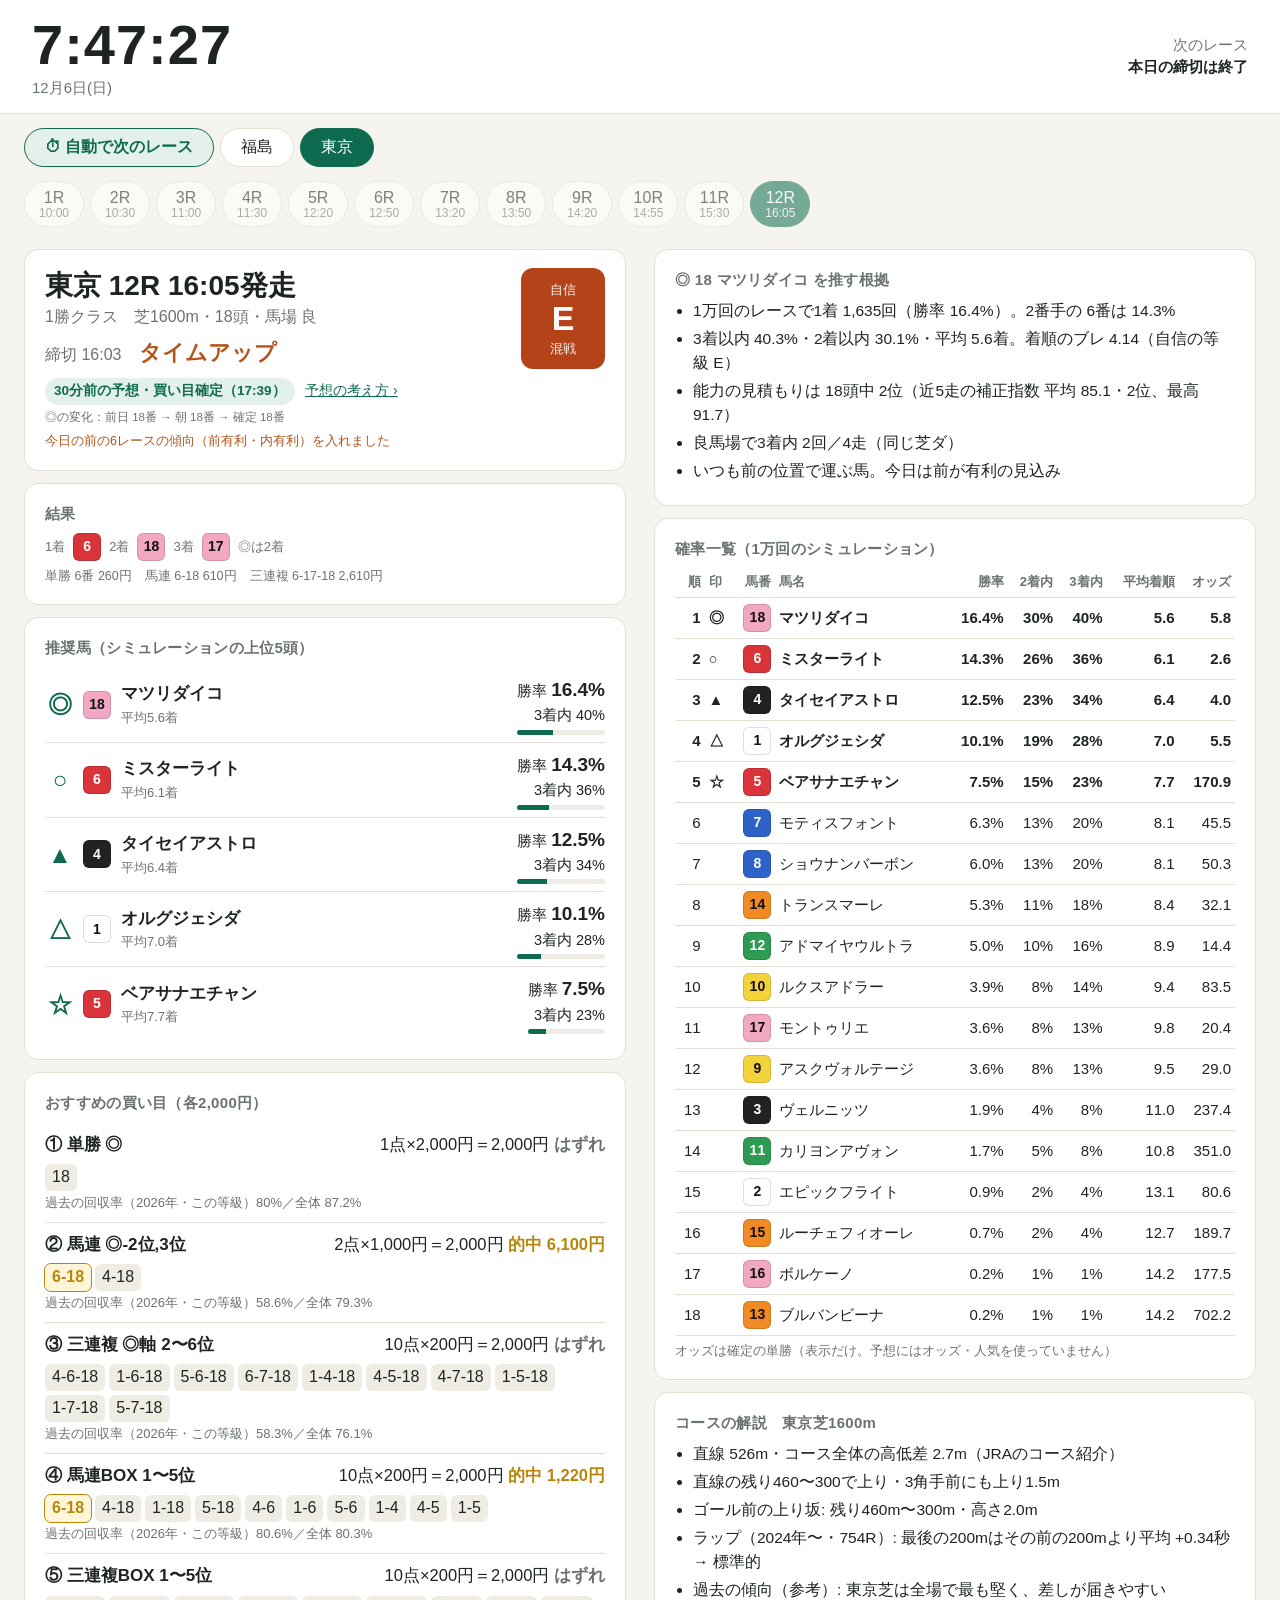
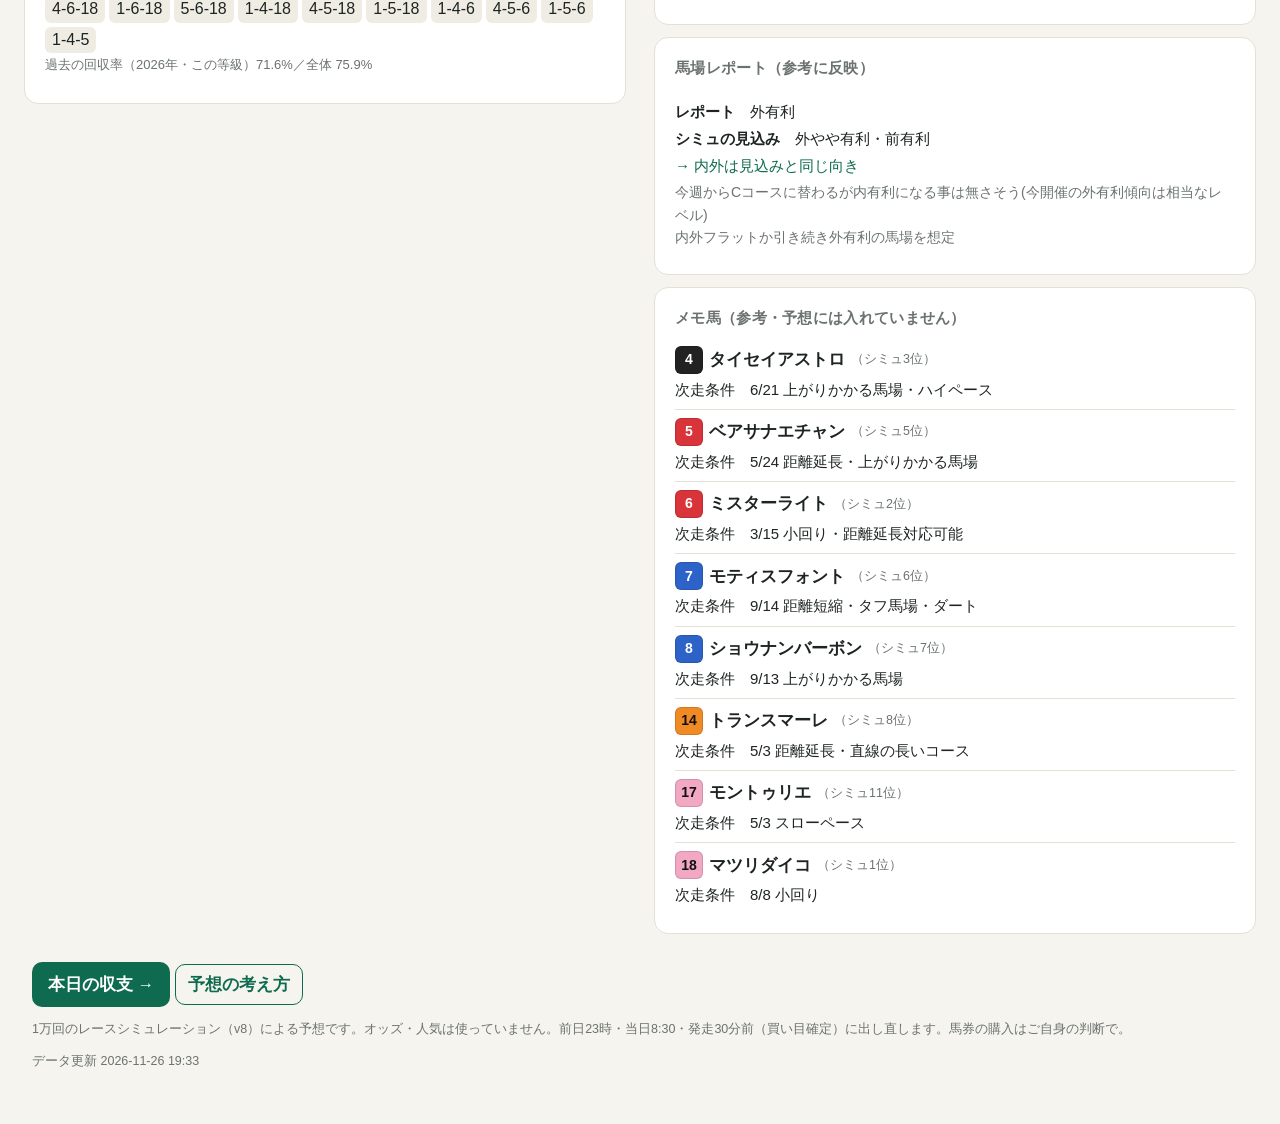
==== index.html @ 3b36f3f0 "20261123 2026-11-26 19:33" ====
<!doctype html>
<html lang="ja">
<head>
<meta charset="utf-8">
<meta name="viewport" content="width=device-width,initial-scale=1,viewport-fit=cover">
<meta name="robots" content="noindex,nofollow">
<title>シミュ予想</title>
<link rel="stylesheet" href="style.css?v=1126m">
</head>
<body>
<header class="top">
  <div class="now"><div class="clock" id="clock">--:--:--</div><div class="date" id="today"></div></div>
  <div class="next" id="next"><span class="lab">次のレース</span><b>—</b></div>
</header>
<nav class="venues" id="venues"></nav>
<nav class="rnums" id="rnums"></nav>
<main id="main"><p class="muted pad">読み込み中…</p></main>
<footer class="foot">
  <a href="shushi.html" class="btn">本日の収支 →</a> <a href="howto.html" class="btn ghost">予想の考え方</a>
  <p class="muted">1万回のレースシミュレーション（v8）による予想です。オッズ・人気は使っていません。前日23時・当日8:30・発走30分前（買い目確定）に出し直します。馬券の購入はご自身の判断で。</p>
  <p class="muted" id="upd"></p>
</footer>
<script src="app.js?v=1126m"></script>
<script>App.page();</script>
</body>
</html>
---- style.css ----
:root{
  --bg:#f6f4ef; --card:#ffffff; --ink:#1d2421; --muted:#6b736f; --line:#e4e0d6;
  --accent:#0f6b4f; --accent-soft:#e3f1ea; --warn:#b4541a; --warn-soft:#fbeee4; --hit:#b8860b; --hit-soft:#fff6d8;
  --bar:#0f6b4f; --bar2:#9ccab5; --chip:#efece4;
  --gA:#0f6b4f; --gB:#3d8b5f; --gC:#8a8f3c; --gD:#c07a2c; --gE:#b4431a;
}
@media (prefers-color-scheme: dark){
  :root:not([data-theme="light"]){
    --bg:#121614; --card:#1b201e; --ink:#e8ece9; --muted:#9aa39e; --line:#2c3330;
    --accent:#5fc59a; --accent-soft:#1f3a2f; --warn:#f0a06a; --warn-soft:#3a2a1f; --hit:#f2c14e; --hit-soft:#3a321b;
    --bar:#5fc59a; --bar2:#2f5c48; --chip:#252b28;
  }
}
:root[data-theme="dark"]{
  --bg:#121614; --card:#1b201e; --ink:#e8ece9; --muted:#9aa39e; --line:#2c3330;
  --accent:#5fc59a; --accent-soft:#1f3a2f; --warn:#f0a06a; --warn-soft:#3a2a1f; --hit:#f2c14e; --hit-soft:#3a321b;
  --bar:#5fc59a; --bar2:#2f5c48; --chip:#252b28;
}
*{box-sizing:border-box}
html,body{margin:0;background:var(--bg);color:var(--ink);font-family:-apple-system,BlinkMacSystemFont,"Hiragino Sans","Yu Gothic UI","Meiryo",sans-serif;font-size:15px;line-height:1.55}
a{color:var(--accent)}
.pad{padding:12px 16px}
.muted{color:var(--muted);font-size:12.5px}
.row{display:flex;gap:10px;align-items:center;flex-wrap:wrap}
.top{position:sticky;top:0;z-index:5;display:flex;justify-content:space-between;align-items:center;gap:12px;padding:10px 16px;background:var(--card);border-bottom:1px solid var(--line)}
.clock{font-size:24px;font-weight:700;font-variant-numeric:tabular-nums;letter-spacing:.5px}
.date{font-size:12px;color:var(--muted)}
.next{text-align:right;font-size:13px}
.next .lab{display:block;font-size:11px;color:var(--muted)}
.next b{font-size:15px}
.next .cd{display:block;color:var(--accent);font-weight:700;font-variant-numeric:tabular-nums}
.venues,.rnums{display:flex;gap:6px;overflow-x:auto;padding:10px 16px 0;scrollbar-width:none}
.venues::-webkit-scrollbar,.rnums::-webkit-scrollbar{display:none}
.venues button,.rnums button{flex:0 0 auto;border:1px solid var(--line);background:var(--card);color:var(--ink);border-radius:999px;padding:6px 14px;font-size:14px;cursor:pointer}
.rnums button{padding:5px 10px;min-width:44px;font-variant-numeric:tabular-nums}
.rnums button small{display:block;font-size:10px;color:var(--muted);line-height:1}
.venues button.on,.rnums button.on{background:var(--accent);border-color:var(--accent);color:#fff}
.rnums button.on small{color:#e7f5ee}
.rnums button.done{opacity:.55}
main{max-width:760px;margin:0 auto;padding:6px 0 10px;min-width:0}
body{overflow-x:hidden}
.card{min-width:0;overflow:hidden}
.card{background:var(--card);border:1px solid var(--line);border-radius:14px;margin:12px 12px;padding:14px 14px}
.card h2{font-size:13px;color:var(--muted);margin:0 0 8px;font-weight:600;letter-spacing:.3px}
.race-h{display:flex;justify-content:space-between;gap:10px;align-items:flex-start}
.race-h .rt{font-size:21px;font-weight:800;line-height:1.25}
.race-h .rs{font-size:13.5px;color:var(--muted);margin-top:2px}
.grade{flex:0 0 auto;text-align:center;border-radius:12px;padding:6px 10px;color:#fff;min-width:64px}
.grade b{display:block;font-size:26px;line-height:1}
.grade span{font-size:10.5px;opacity:.95}
.gA{background:var(--gA)}.gB{background:var(--gB)}.gC{background:var(--gC)}.gD{background:var(--gD)}.gE{background:var(--gE)}
.stage{display:inline-block;margin-top:8px;font-size:12px;padding:3px 9px;border-radius:999px;background:var(--accent-soft);color:var(--accent);font-weight:600}
.stage.morning{background:var(--warn-soft);color:var(--warn)}
.note{margin-top:6px;font-size:12.5px;color:var(--warn)}
.pick{display:grid;grid-template-columns:30px 30px minmax(0,1fr) auto;gap:8px;align-items:center;padding:7px 0;border-top:1px solid var(--line)}
.pick:first-of-type{border-top:0}
.mk{font-size:20px;font-weight:800;text-align:center;color:var(--accent)}
.wk{display:inline-flex;align-items:center;justify-content:center;width:28px;height:28px;border-radius:6px;font-weight:800;font-size:14px;border:1px solid #0002}
.w1{background:#fff;color:#111}.w2{background:#222;color:#fff}.w3{background:#d8343a;color:#fff}.w4{background:#2d63c8;color:#fff}
.w5{background:#f3d23a;color:#111}.w6{background:#2e9b52;color:#fff}.w7{background:#f08a24;color:#111}.w8{background:#f2a7c3;color:#111}.w0{background:var(--chip);color:var(--ink)}
.nm{font-weight:700;overflow:hidden;text-overflow:ellipsis;white-space:nowrap}
.nm small{display:block;font-weight:400;color:var(--muted);font-size:11.5px}
.pr{text-align:right;font-variant-numeric:tabular-nums;font-size:13px;white-space:nowrap}
.pr b{font-size:16px}
.bar{height:5px;background:var(--chip);border-radius:3px;overflow:hidden;margin-top:3px}
.bar i{display:block;height:100%;background:var(--bar)}
.bet{border-top:1px solid var(--line);padding:9px 0}
.bet:first-of-type{border-top:0}
.bet .bh{display:flex;justify-content:space-between;gap:8px;align-items:baseline}
.bet .bh b{font-size:15px}
.bet .pts{margin-top:4px;font-variant-numeric:tabular-nums;font-size:14px;word-break:break-word}
.bet .pts span{display:inline-block;background:var(--chip);border-radius:6px;padding:1px 7px;margin:2px 4px 2px 0}
.bet .pts span.hit{background:var(--hit-soft);color:var(--hit);font-weight:800;outline:1px solid var(--hit)}
.bet .past{font-size:11.5px;color:var(--muted)}
.bet .ret{font-weight:800}
.bet .ret.win{color:var(--hit)}
.bet .ret.lose{color:var(--muted);font-weight:600}
ul.why{margin:0;padding-left:18px}
ul.why li{margin:4px 0}
ul.why li.w{color:var(--warn)}
table.pt{width:100%;border-collapse:collapse;font-variant-numeric:tabular-nums;font-size:13.5px}
table.pt th{font-size:11.5px;color:var(--muted);font-weight:600;text-align:right;padding:4px 4px;border-bottom:1px solid var(--line)}
table.pt td{padding:6px 4px;border-bottom:1px solid var(--line);text-align:right}
table.pt td.l,table.pt th.l{text-align:left}
table.pt td.nmc{text-align:left;max-width:150px;overflow:hidden;text-overflow:ellipsis;white-space:nowrap}
table.pt tr.top5 td{font-weight:600}
.res{display:flex;gap:8px;align-items:center;flex-wrap:wrap;font-variant-numeric:tabular-nums}
.res .o{font-size:13px;color:var(--muted)}
.course li{margin:4px 0}
.foot{max-width:760px;margin:0 auto;padding:6px 16px 40px}
.btn{display:inline-block;background:var(--accent);color:#fff;text-decoration:none;padding:10px 16px;border-radius:10px;font-weight:700}
.btn.ghost{background:transparent;color:var(--accent);border:1px solid var(--accent);padding:7px 12px}
.sel{font-size:15px;padding:6px 8px;border-radius:8px;border:1px solid var(--line);background:var(--card);color:var(--ink)}
.kpi{display:grid;grid-template-columns:repeat(auto-fit,minmax(140px,1fr));gap:8px}
.kpi div{background:var(--chip);border-radius:10px;padding:8px 10px}
.kpi b{display:block;font-size:20px;font-variant-numeric:tabular-nums}
.kpi span{font-size:12px;color:var(--muted)}
.plus{color:var(--accent)} .minus{color:var(--warn)}
.scroll{overflow-x:auto}
table.pt.h td,table.pt.h th{white-space:nowrap;padding:6px 5px}
table.pt.h td.l,table.pt.h th.l{position:sticky;left:0;background:var(--card);z-index:1;white-space:normal;min-width:92px;line-height:1.3}
table.pt.h td.l small{font-size:10.5px}
.memo{border-top:1px solid var(--line);padding:8px 0}
.memo:first-of-type{border-top:0}
.memo .mh{display:flex;align-items:center;gap:6px;flex-wrap:wrap}
.memo .star{color:var(--hit);font-size:13px}
.memo.pk{background:var(--hit-soft);border-radius:8px;padding:8px;margin:4px 0}
.memo .mt{font-size:13px;margin-top:4px}
.memo .mc{font-size:12.5px;color:var(--muted);margin-top:4px;line-height:1.6}
.daypick{display:inline-flex;align-items:center;gap:6px}.daypick .btn{padding:6px 10px}.daypick b{font-size:15px;min-width:2.2em}
table.pt tr[data-d]{cursor:pointer}
@media (max-width:440px){
  table.pt{font-size:12.5px}
  table.pt td,table.pt th{padding:5px 3px}
  table.pt td.nmc{max-width:78px}
  table.pt .wk{width:24px;height:24px;font-size:12.5px}
}
/* ---- 時計・締切（2026-11-26） ---- */
.clock{font-size:34px;line-height:1.1}
.next{max-width:62%}
.next .lab{font-size:11.5px;line-height:1.35}
.next .cd{font-size:26px;line-height:1.15;margin-top:2px}
.next .cd small{display:block;font-size:11px;font-weight:600;color:var(--muted)}
.next .cd.hot,.rclose.hot b{color:var(--warn)}
.rclose{margin-top:6px;font-size:13.5px;color:var(--muted);font-variant-numeric:tabular-nums}
.rclose b{color:var(--accent);font-size:16px;margin-left:2px}
.rclose.done b{color:var(--warn)}
/* ---- PC（横に広い画面）: 文字を大きく・2列 ---- */
@media (min-width:1000px){
  html,body{font-size:16.5px}
  .top{padding:14px 32px}
  .clock{font-size:56px;letter-spacing:1px}
  .date{font-size:15px}
  .next .lab{font-size:15px}
  .next .cd{font-size:44px}
  .next .cd small{font-size:14px}
  .venues,.rnums{max-width:1280px;margin:0 auto;padding:14px 24px 0}
  .venues button{font-size:16px;padding:8px 20px}
  .rnums button{font-size:16px;padding:7px 14px;min-width:60px}
  .rnums button small{font-size:12px}
  main{max-width:1280px;padding:10px 12px 10px;display:grid;grid-template-columns:minmax(0,1fr) minmax(0,1fr);gap:0 4px;align-items:start}
  main>p{grid-column:1/-1}
  .card{padding:18px 20px}
  .card h2{font-size:15px}
  .race-h .rt{font-size:28px}
  .race-h .rs{font-size:16px}
  .rclose{font-size:16px}.rclose b{font-size:22px}
  .grade{min-width:84px;padding:8px 12px}.grade b{font-size:34px}.grade span{font-size:12.5px}
  .stage{font-size:13.5px}
  .pr b{font-size:19px}.pr{font-size:14.5px}
  .nm{font-size:17px}.nm small{font-size:13px}
  .mk{font-size:24px}
  .bet .bh b{font-size:17px}.bet .pts{font-size:16px}.bet .past{font-size:13px}
  table.pt{font-size:15px}table.pt th{font-size:13px}
  table.pt td.nmc{max-width:200px}
  .memo .mt{font-size:15px}.memo .mc{font-size:14px}
  ul.why{font-size:15.5px}
  .foot{max-width:1280px;padding:6px 32px 40px}
  .kpi b{font-size:26px}
}
@media (min-width:1000px){.shushi main{display:block;max-width:1100px}}
.venues button.auto{border-style:dashed;color:var(--accent);border-color:var(--accent);font-weight:700}
.venues button.auto.on{border-style:solid;background:var(--accent-soft);color:var(--accent)}
.howto-l{font-size:12.5px;margin-left:6px;white-space:nowrap}@media (min-width:1000px){.howto-l{font-size:14px}}
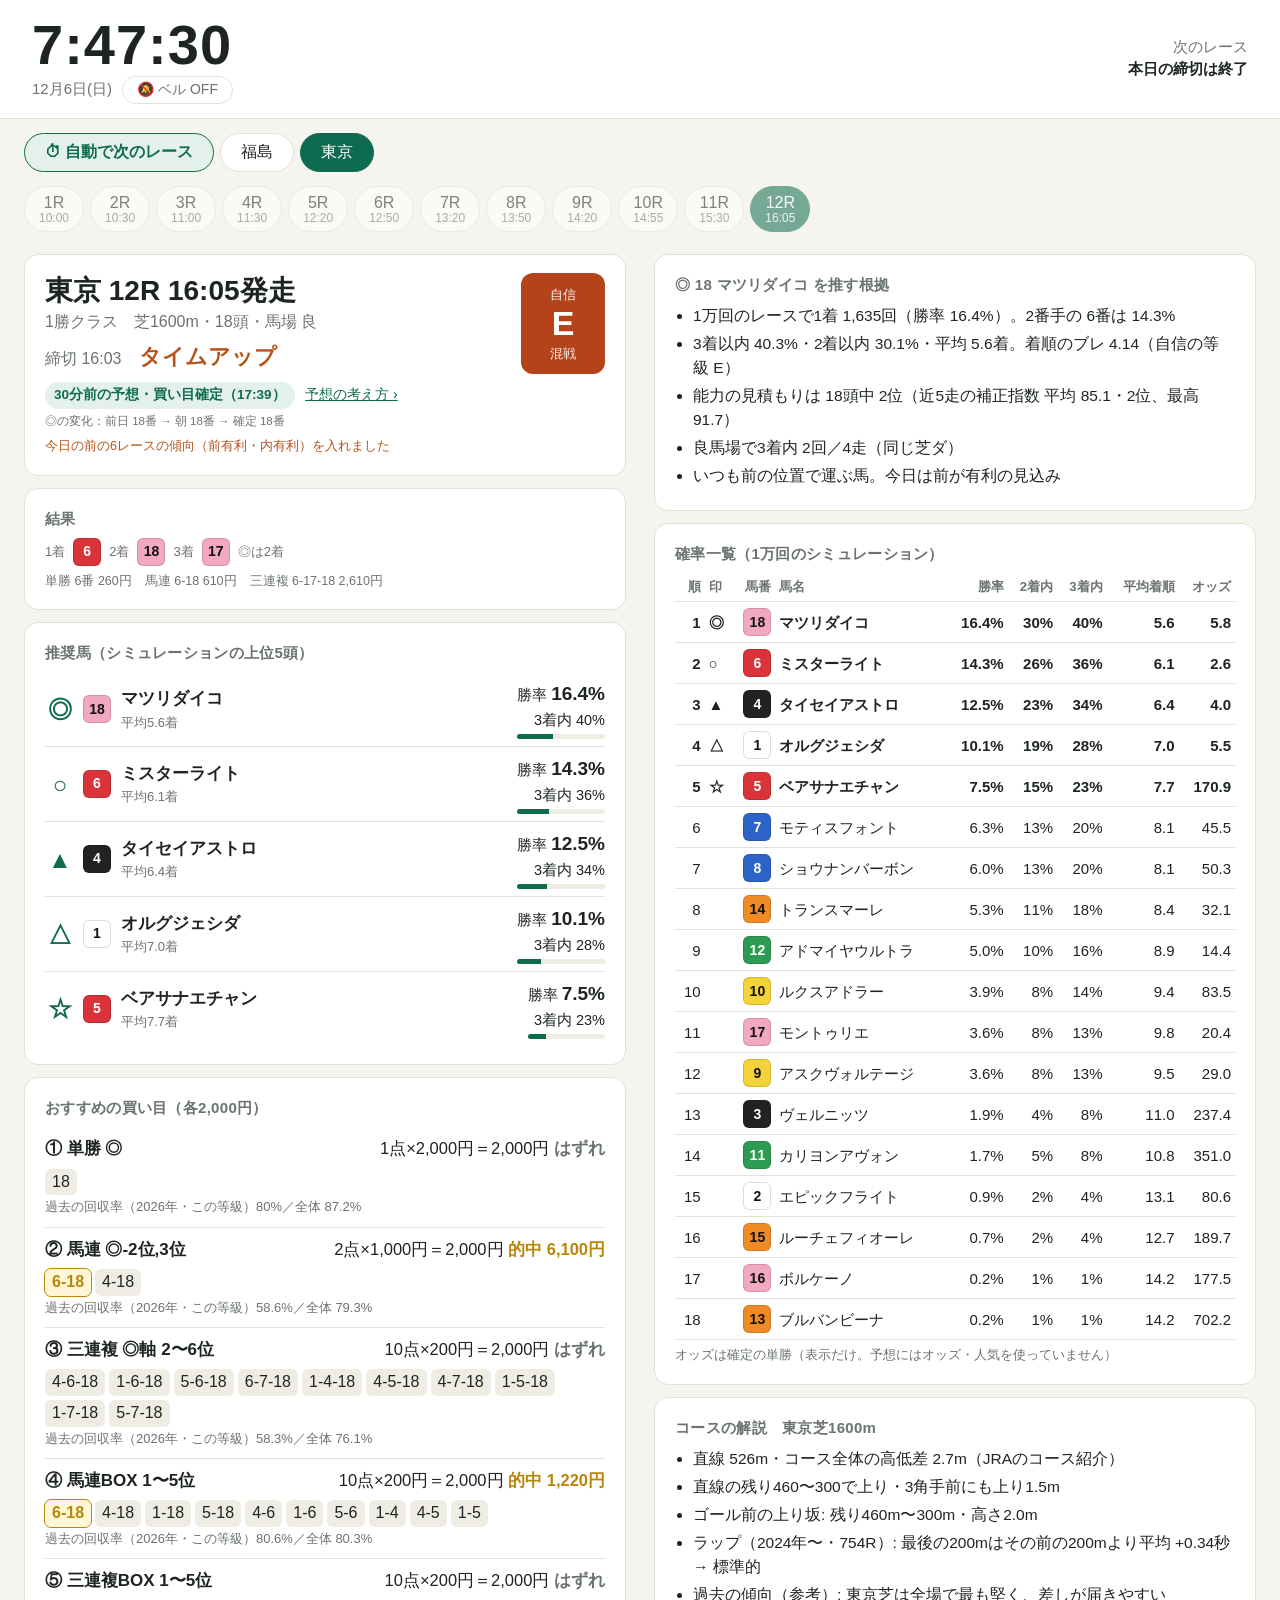
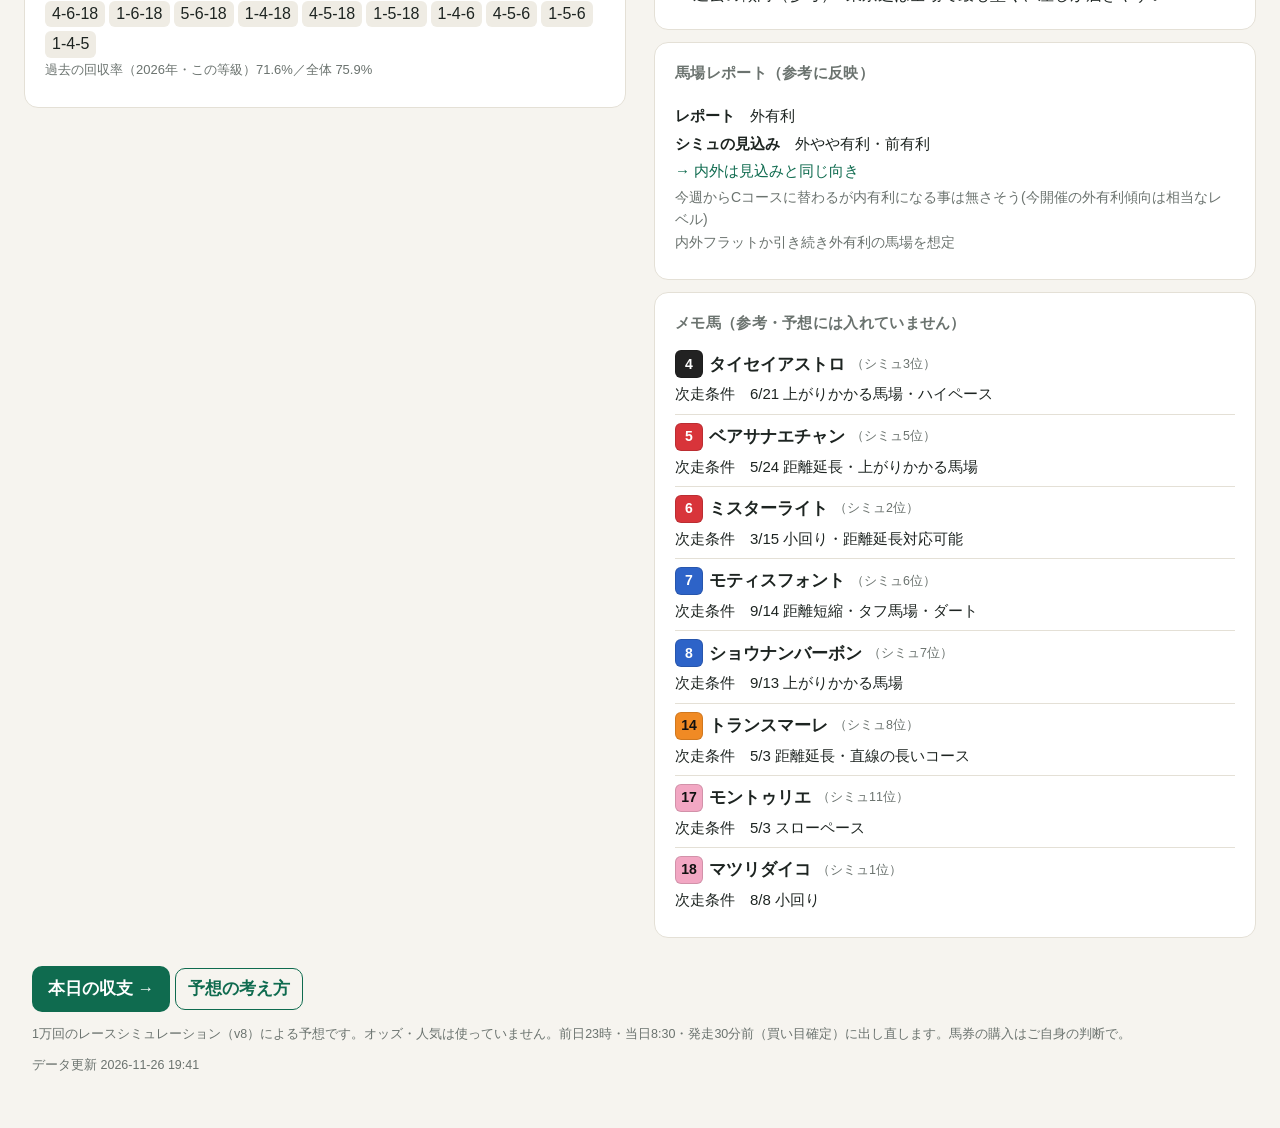
==== commit ccfa1830: "20261123 2026-11-26 19:41" ====
--- a/index.html
+++ b/index.html
@@ -5,11 +5,11 @@
 <meta name="viewport" content="width=device-width,initial-scale=1,viewport-fit=cover">
 <meta name="robots" content="noindex,nofollow">
 <title>シミュ予想</title>
-<link rel="stylesheet" href="style.css?v=1126m">
+<link rel="stylesheet" href="style.css?v=1126n">
 </head>
 <body>
 <header class="top">
-  <div class="now"><div class="clock" id="clock">--:--:--</div><div class="date" id="today"></div></div>
+  <div class="now"><div class="clock" id="clock">--:--:--</div><div class="date"><span id="today"></span> <button id="bell" class="bell" type="button">🔕 ベル OFF</button></div></div>
   <div class="next" id="next"><span class="lab">次のレース</span><b>—</b></div>
 </header>
 <nav class="venues" id="venues"></nav>
@@ -20,7 +20,7 @@
   <p class="muted">1万回のレースシミュレーション（v8）による予想です。オッズ・人気は使っていません。前日23時・当日8:30・発走30分前（買い目確定）に出し直します。馬券の購入はご自身の判断で。</p>
   <p class="muted" id="upd"></p>
 </footer>
-<script src="app.js?v=1126m"></script>
+<script src="app.js?v=1126n"></script>
 <script>App.page();</script>
 </body>
 </html>
--- a/style.css
+++ b/style.css
@@ -162,3 +162,6 @@
 .venues button.auto{border-style:dashed;color:var(--accent);border-color:var(--accent);font-weight:700}
 .venues button.auto.on{border-style:solid;background:var(--accent-soft);color:var(--accent)}
 .howto-l{font-size:12.5px;margin-left:6px;white-space:nowrap}@media (min-width:1000px){.howto-l{font-size:14px}}
+.bell{margin-left:6px;border:1px solid var(--line);background:var(--card);color:var(--muted);border-radius:999px;padding:2px 10px;font-size:12px;cursor:pointer;vertical-align:middle}
+.bell.on{border-color:var(--warn);color:var(--warn);font-weight:700;background:var(--warn-soft)}
+@media (min-width:1000px){.bell{font-size:14px;padding:4px 14px}}
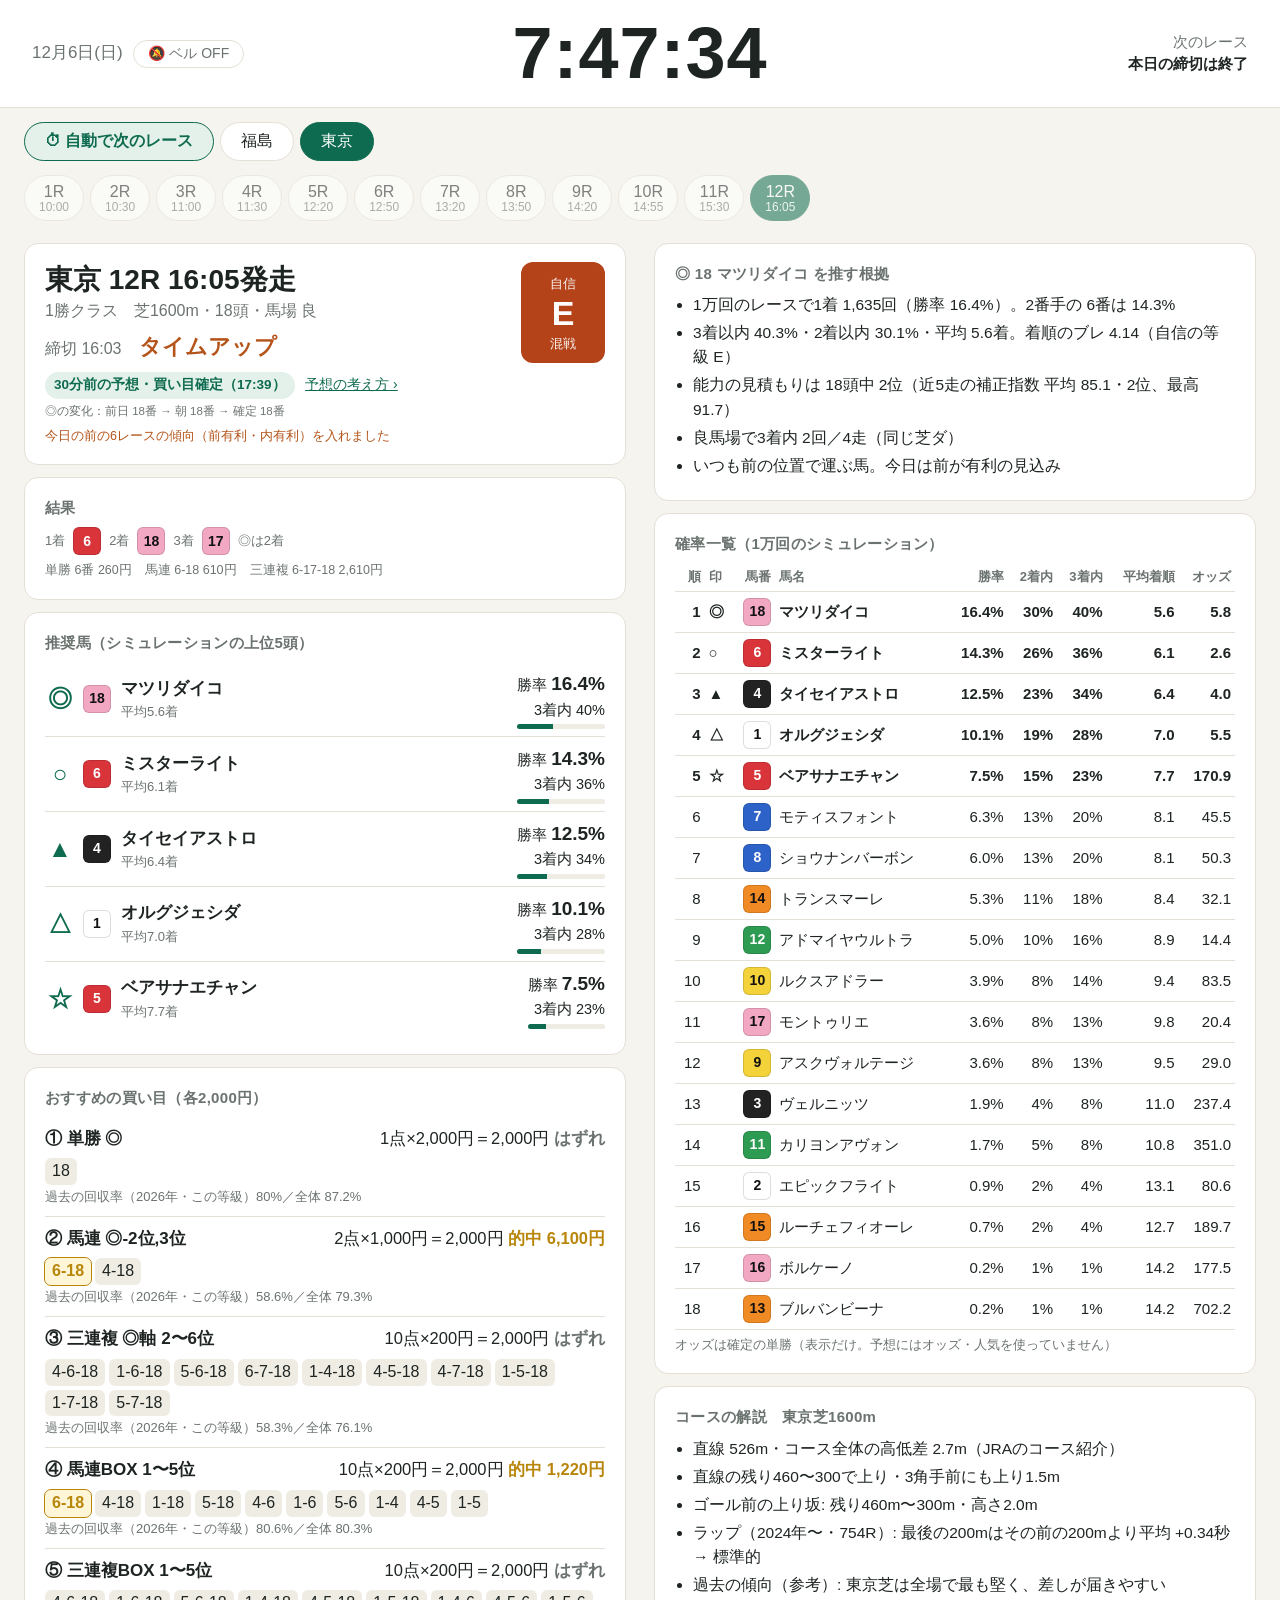
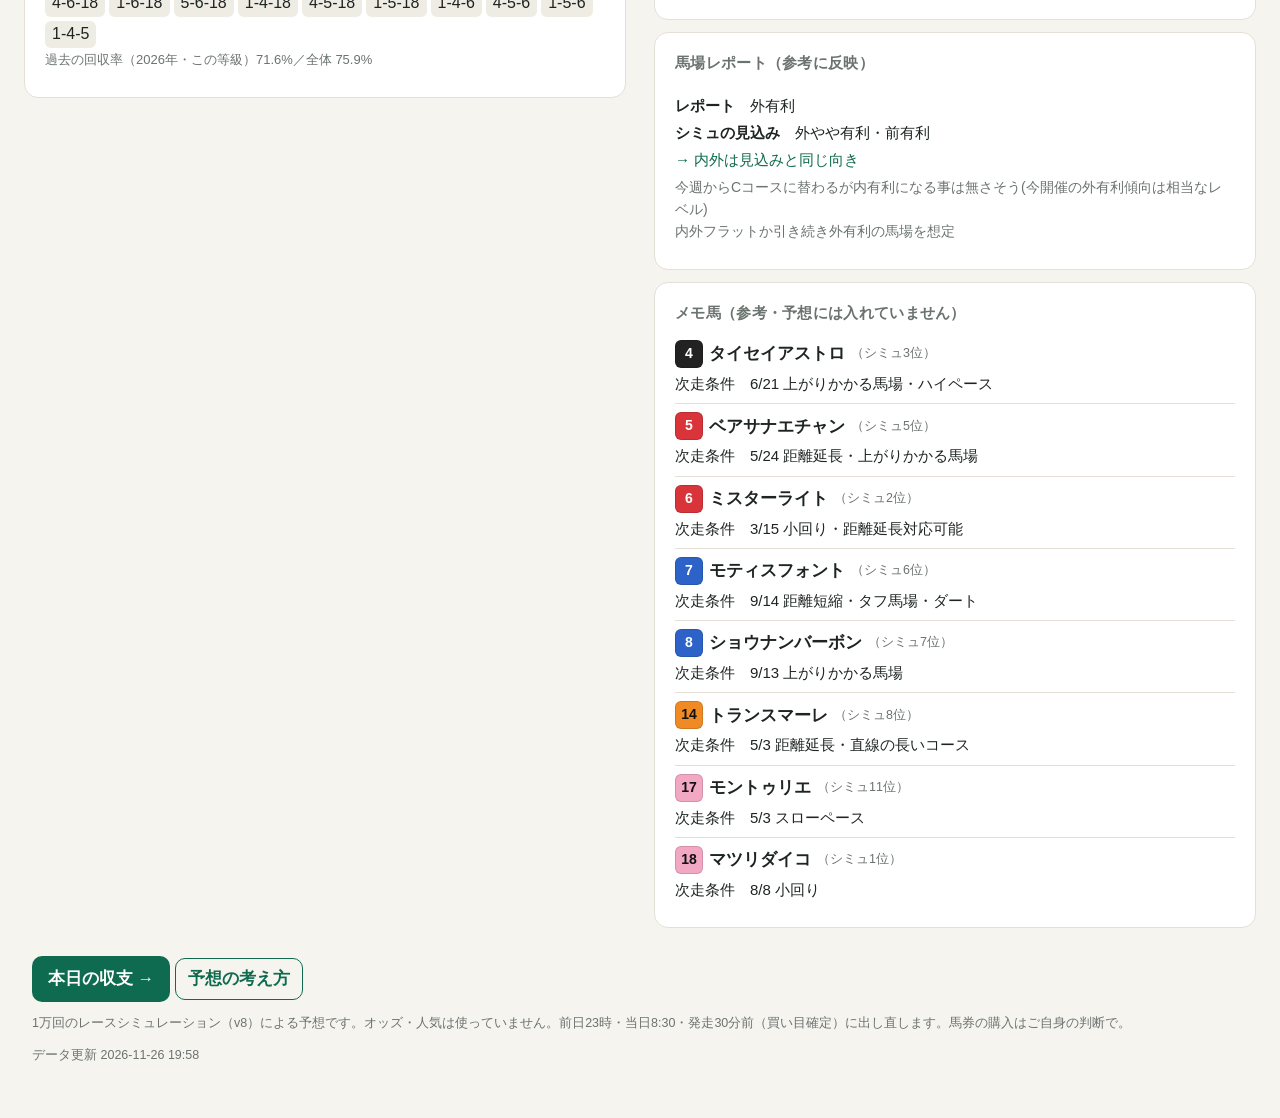
==== commit f902d4d5: "20261123 2026-11-26 19:58" ====
--- a/index.html
+++ b/index.html
@@ -5,7 +5,7 @@
 <meta name="viewport" content="width=device-width,initial-scale=1,viewport-fit=cover">
 <meta name="robots" content="noindex,nofollow">
 <title>シミュ予想</title>
-<link rel="stylesheet" href="style.css?v=1126n">
+<link rel="stylesheet" href="style.css?v=1126o">
 </head>
 <body>
 <header class="top">
@@ -20,7 +20,7 @@
   <p class="muted">1万回のレースシミュレーション（v8）による予想です。オッズ・人気は使っていません。前日23時・当日8:30・発走30分前（買い目確定）に出し直します。馬券の購入はご自身の判断で。</p>
   <p class="muted" id="upd"></p>
 </footer>
-<script src="app.js?v=1126n"></script>
+<script src="app.js?v=1126o"></script>
 <script>App.page();</script>
 </body>
 </html>
--- a/style.css
+++ b/style.css
@@ -165,3 +165,13 @@
 .bell{margin-left:6px;border:1px solid var(--line);background:var(--card);color:var(--muted);border-radius:999px;padding:2px 10px;font-size:12px;cursor:pointer;vertical-align:middle}
 .bell.on{border-color:var(--warn);color:var(--warn);font-weight:700;background:var(--warn-soft)}
 @media (min-width:1000px){.bell{font-size:14px;padding:4px 14px}}
+/* PC: 時計を真ん中に（左=日付とベル・中=時計・右=次のレースと締切） */
+@media (min-width:1000px){
+  .top{display:grid;grid-template-columns:1fr auto 1fr;align-items:center}
+  .top .now{display:contents}
+  .top .now .clock{grid-column:2;grid-row:1;text-align:center;font-size:72px}
+  .top .now .date{grid-column:1;grid-row:1;font-size:17px}
+  .top .next{grid-column:3;grid-row:1;justify-self:end;max-width:none}
+  .shushi .top .now .clock,.howto .top .clock{font-size:56px}
+}
+@media (min-width:1000px){.howto .top{display:flex}}
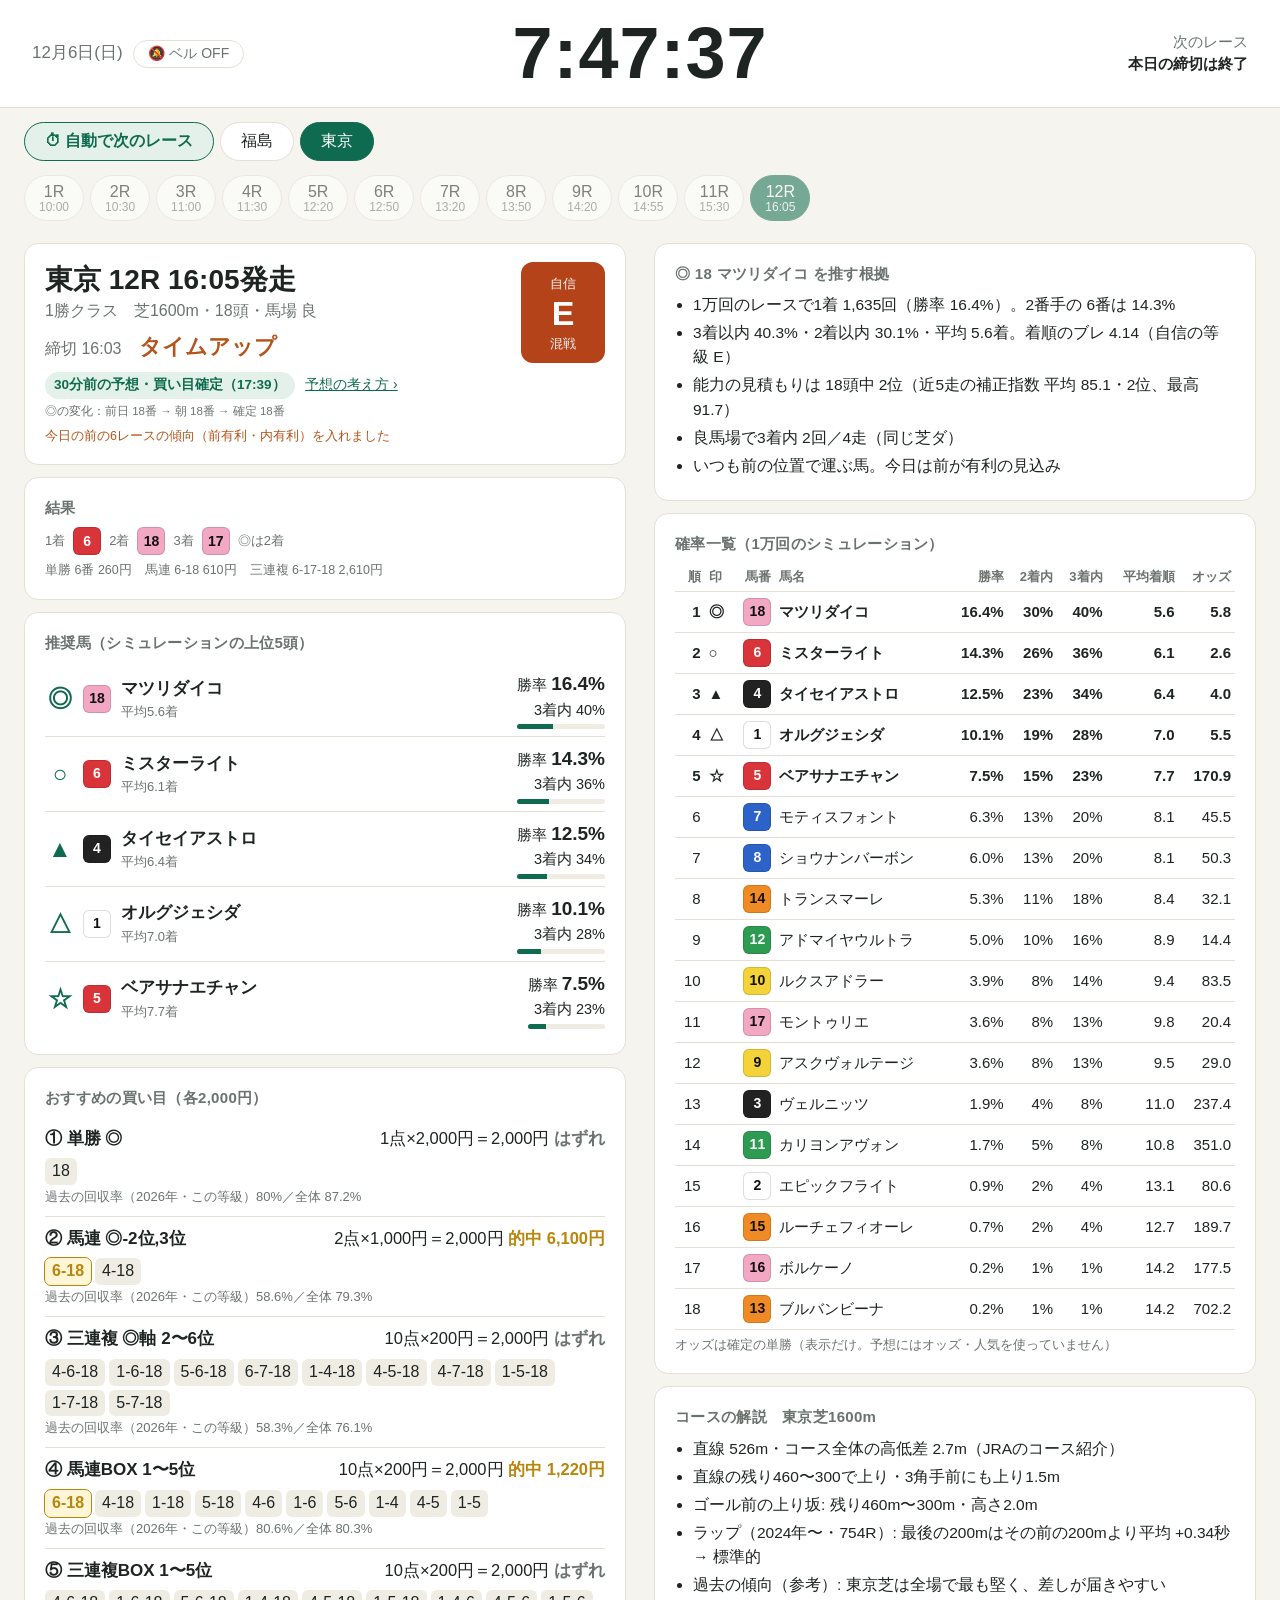
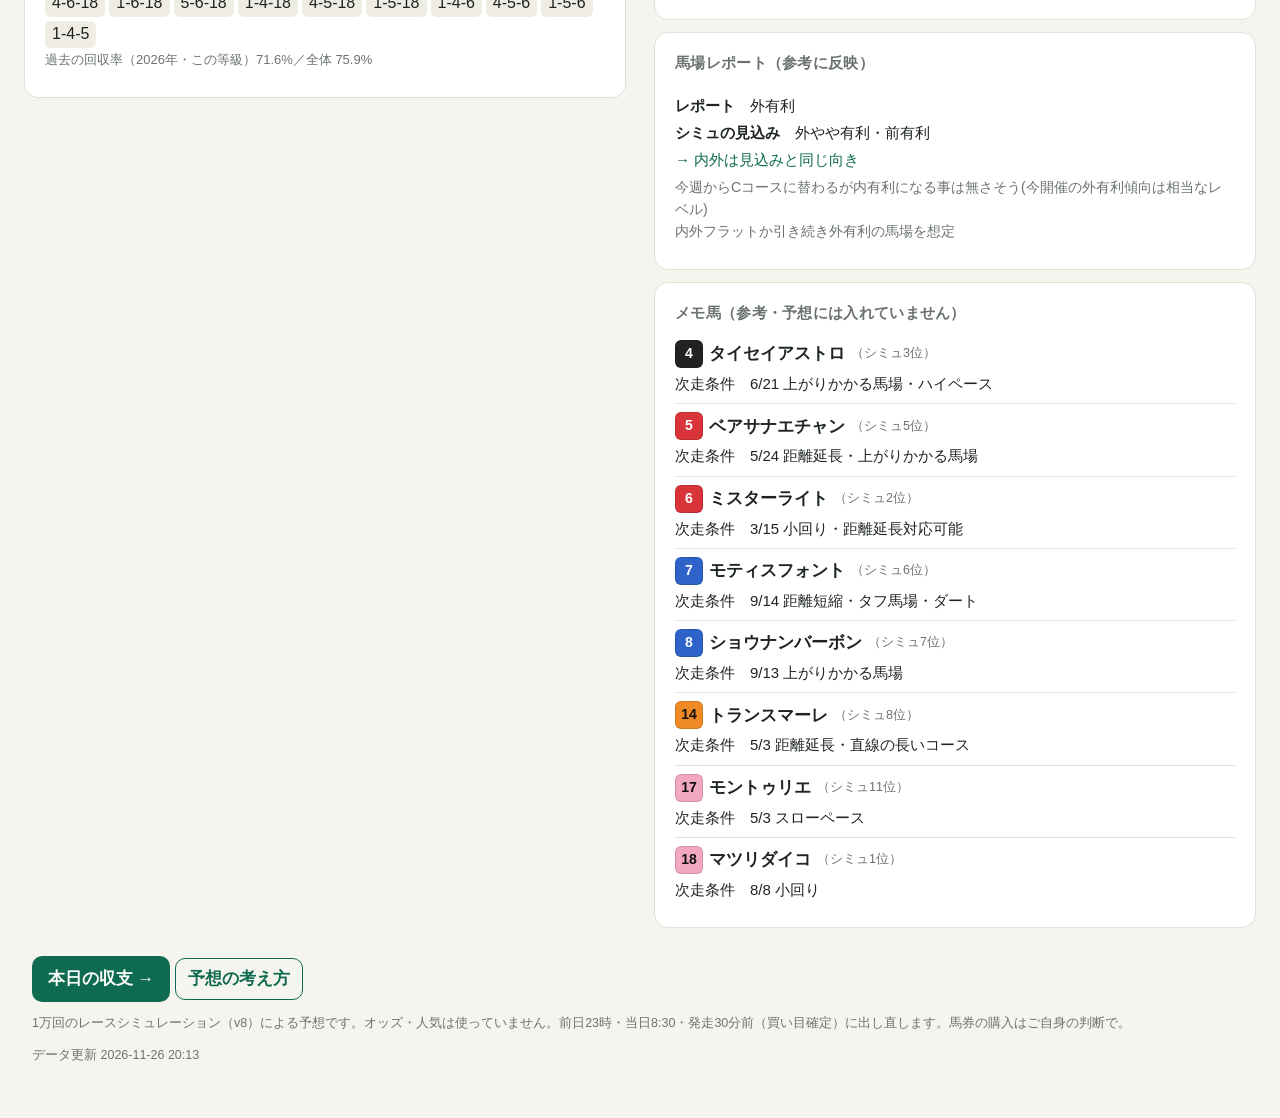
==== commit 7884ffce: "20261123 2026-11-26 20:13" ====
--- a/index.html
+++ b/index.html
@@ -5,7 +5,7 @@
 <meta name="viewport" content="width=device-width,initial-scale=1,viewport-fit=cover">
 <meta name="robots" content="noindex,nofollow">
 <title>シミュ予想</title>
-<link rel="stylesheet" href="style.css?v=1126o">
+<link rel="stylesheet" href="style.css?v=1126p">
 </head>
 <body>
 <header class="top">
@@ -20,7 +20,7 @@
   <p class="muted">1万回のレースシミュレーション（v8）による予想です。オッズ・人気は使っていません。前日23時・当日8:30・発走30分前（買い目確定）に出し直します。馬券の購入はご自身の判断で。</p>
   <p class="muted" id="upd"></p>
 </footer>
-<script src="app.js?v=1126o"></script>
+<script src="app.js?v=1126p"></script>
 <script>App.page();</script>
 </body>
 </html>
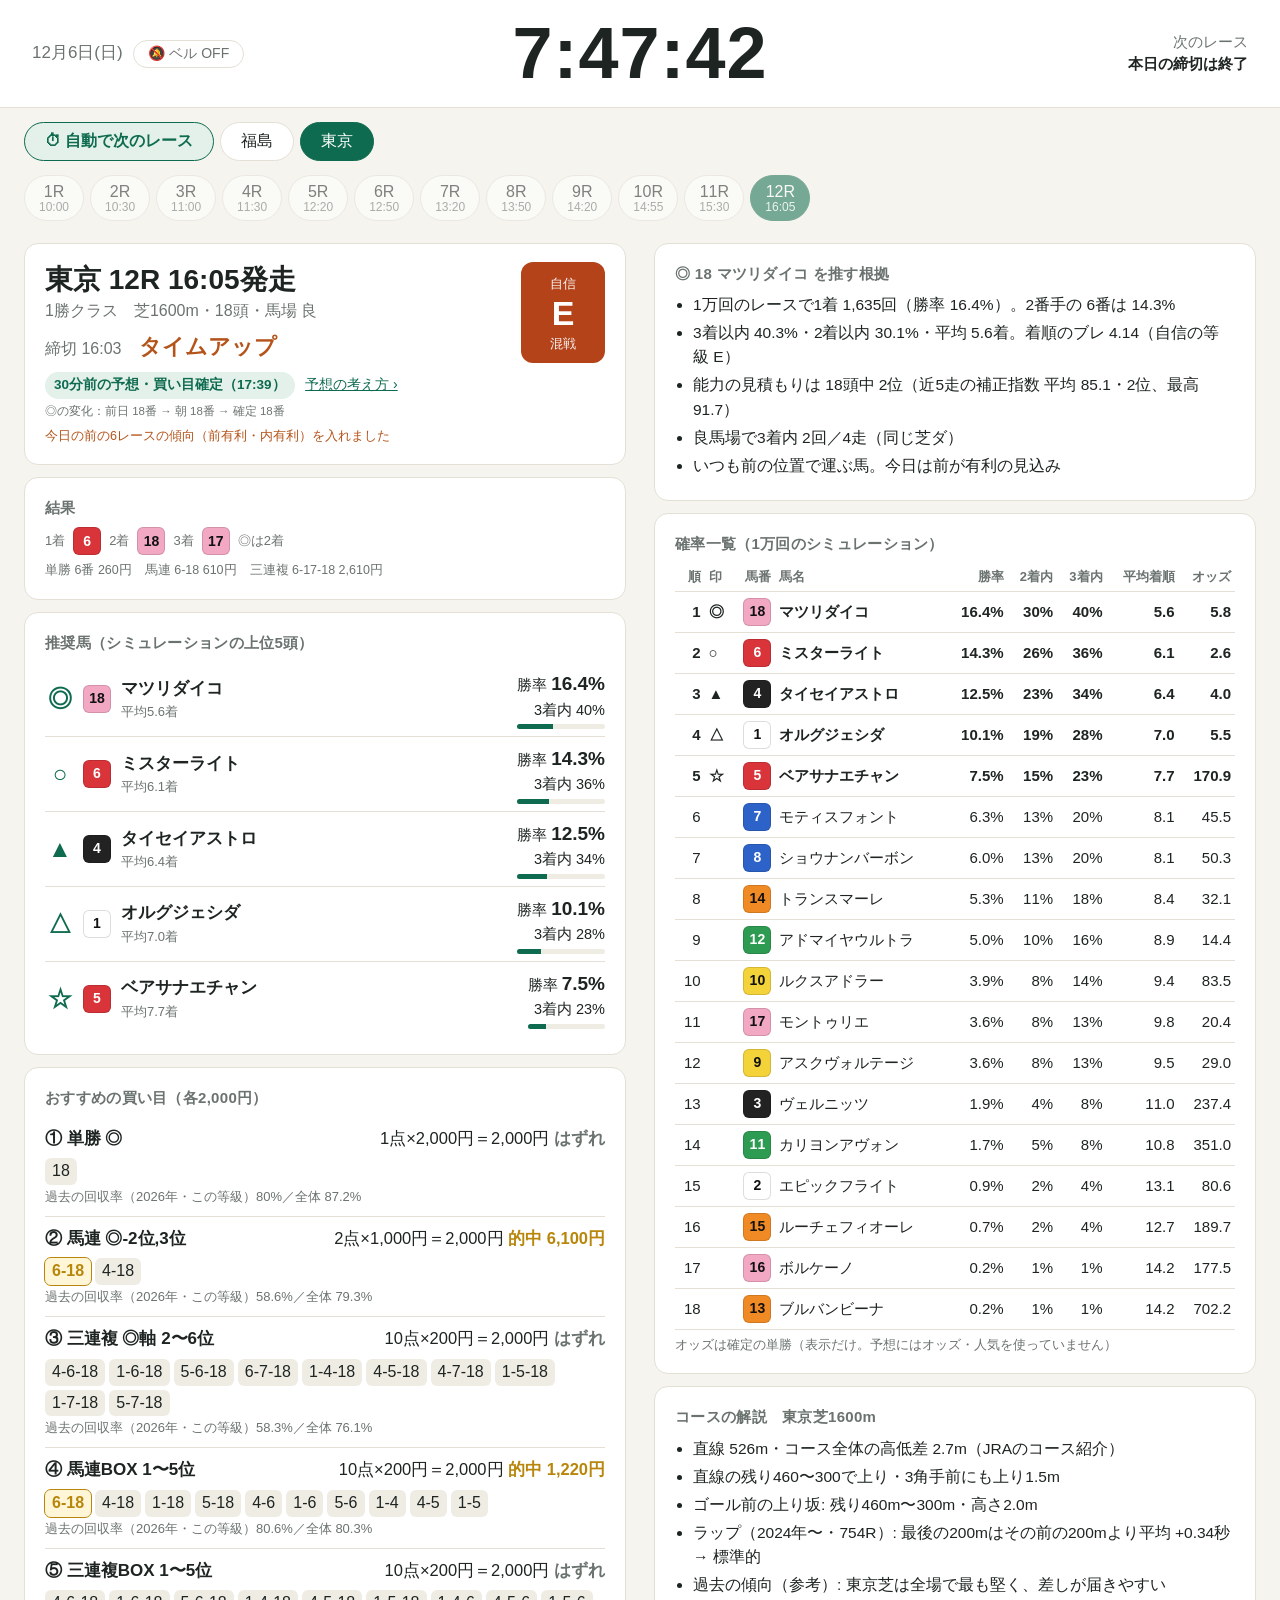
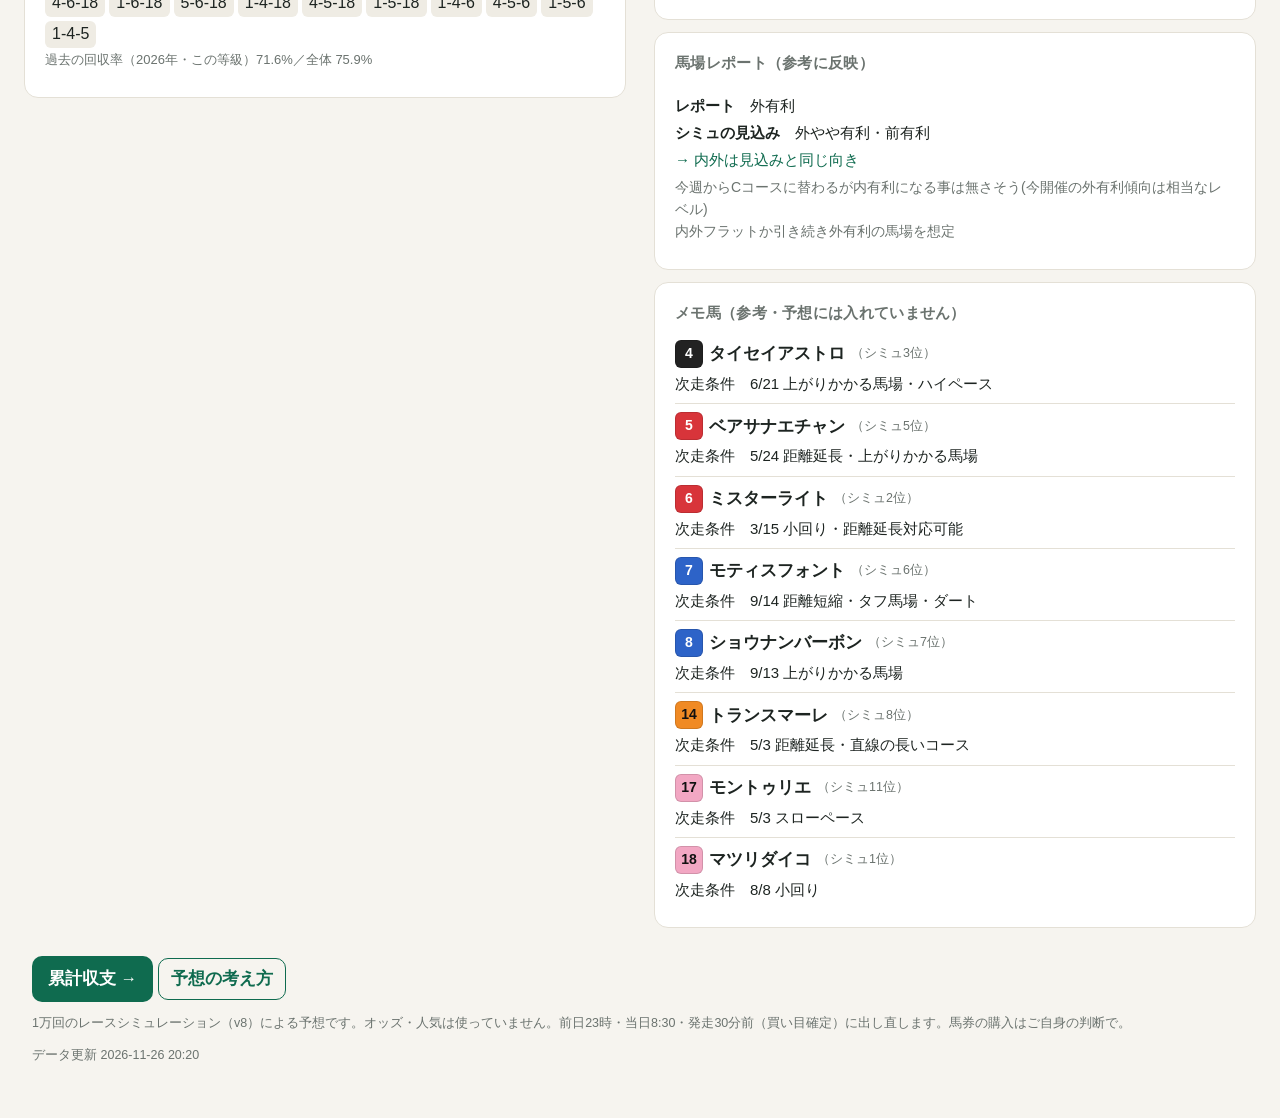
==== commit a0819837: "20261123 2026-11-26 20:20" ====
--- a/index.html
+++ b/index.html
@@ -5,7 +5,7 @@
 <meta name="viewport" content="width=device-width,initial-scale=1,viewport-fit=cover">
 <meta name="robots" content="noindex,nofollow">
 <title>シミュ予想</title>
-<link rel="stylesheet" href="style.css?v=1126p">
+<link rel="stylesheet" href="style.css?v=1126q">
 </head>
 <body>
 <header class="top">
@@ -16,11 +16,11 @@
 <nav class="rnums" id="rnums"></nav>
 <main id="main"><p class="muted pad">読み込み中…</p></main>
 <footer class="foot">
-  <a href="shushi.html" class="btn">本日の収支 →</a> <a href="howto.html" class="btn ghost">予想の考え方</a>
+  <a href="shushi.html" class="btn">累計収支 →</a> <a href="howto.html" class="btn ghost">予想の考え方</a>
   <p class="muted">1万回のレースシミュレーション（v8）による予想です。オッズ・人気は使っていません。前日23時・当日8:30・発走30分前（買い目確定）に出し直します。馬券の購入はご自身の判断で。</p>
   <p class="muted" id="upd"></p>
 </footer>
-<script src="app.js?v=1126p"></script>
+<script src="app.js?v=1126q"></script>
 <script>App.page();</script>
 </body>
 </html>
--- a/style.css
+++ b/style.css
@@ -175,3 +175,4 @@
   .shushi .top .now .clock,.howto .top .clock{font-size:56px}
 }
 @media (min-width:1000px){.howto .top{display:flex}}
+table.pt td small{font-size:10.5px}
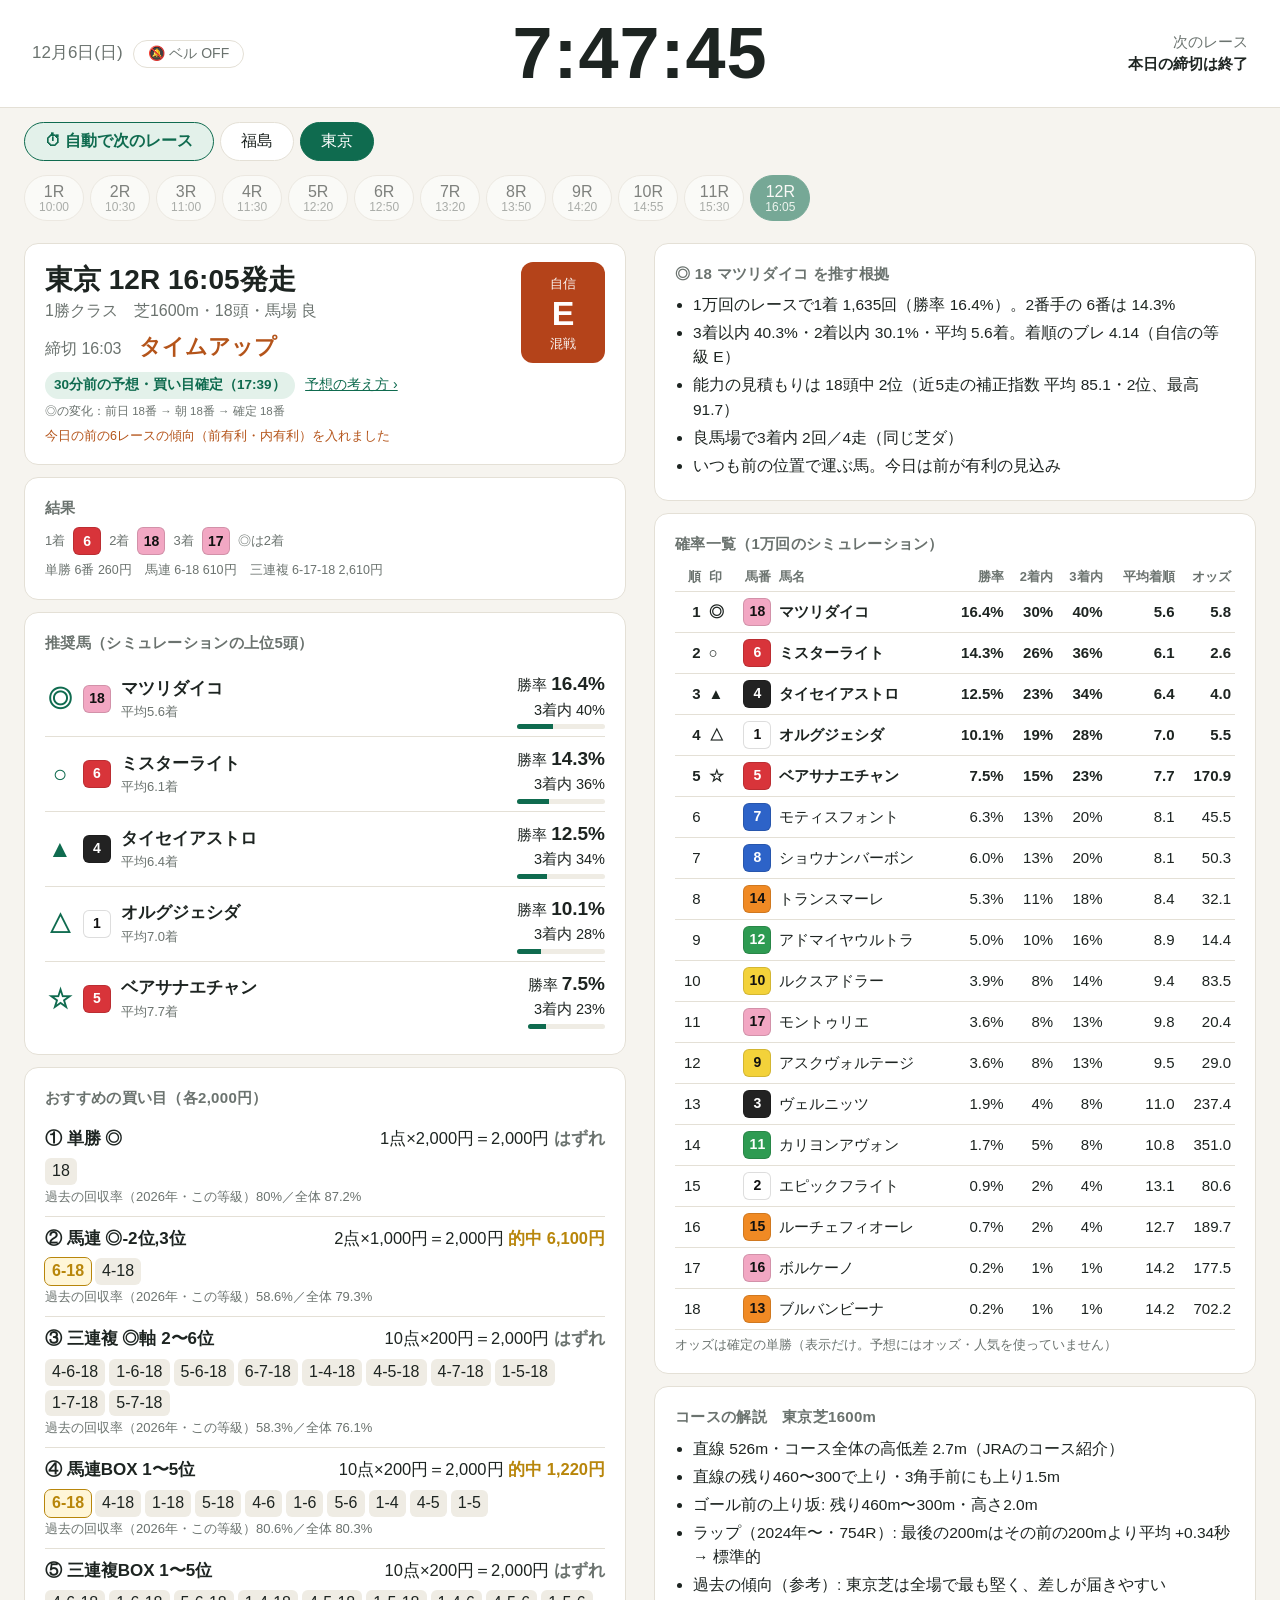
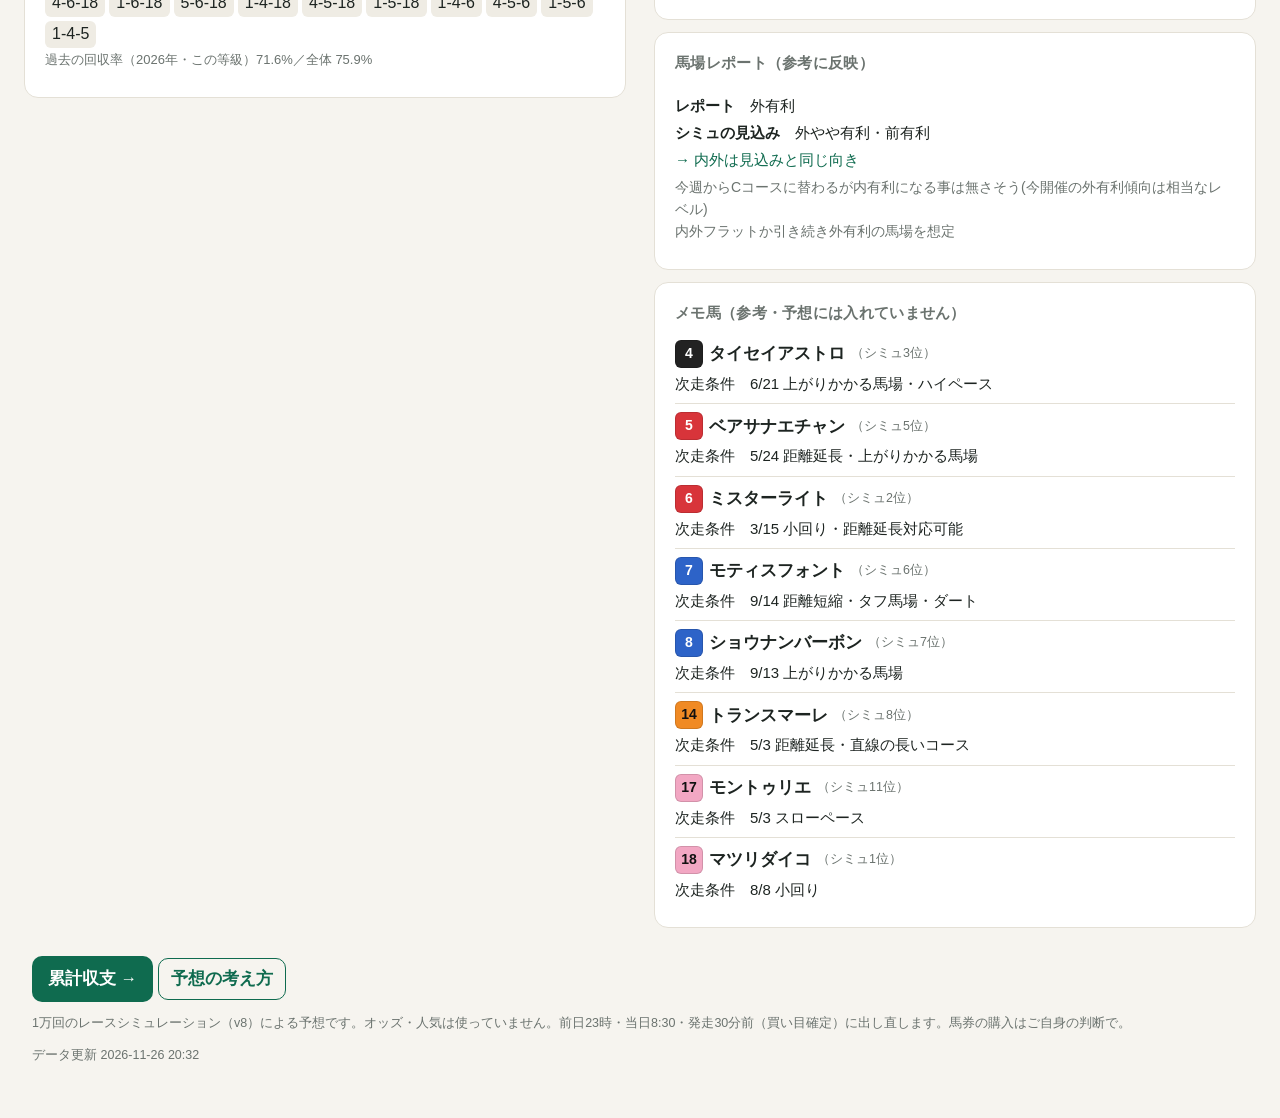
==== commit 474a2889: "20261123 2026-11-26 20:32" ====
--- a/index.html
+++ b/index.html
@@ -5,7 +5,7 @@
 <meta name="viewport" content="width=device-width,initial-scale=1,viewport-fit=cover">
 <meta name="robots" content="noindex,nofollow">
 <title>シミュ予想</title>
-<link rel="stylesheet" href="style.css?v=1126q">
+<link rel="stylesheet" href="style.css?v=1126r">
 </head>
 <body>
 <header class="top">
@@ -20,7 +20,7 @@
   <p class="muted">1万回のレースシミュレーション（v8）による予想です。オッズ・人気は使っていません。前日23時・当日8:30・発走30分前（買い目確定）に出し直します。馬券の購入はご自身の判断で。</p>
   <p class="muted" id="upd"></p>
 </footer>
-<script src="app.js?v=1126q"></script>
+<script src="app.js?v=1126r"></script>
 <script>App.page();</script>
 </body>
 </html>
--- a/style.css
+++ b/style.css
@@ -176,3 +176,4 @@
 }
 @media (min-width:1000px){.howto .top{display:flex}}
 table.pt td small{font-size:10.5px}
+.tog .btn{padding:6px 11px;font-size:13px}@media (min-width:1000px){.tog .btn{font-size:15px;padding:7px 14px}}
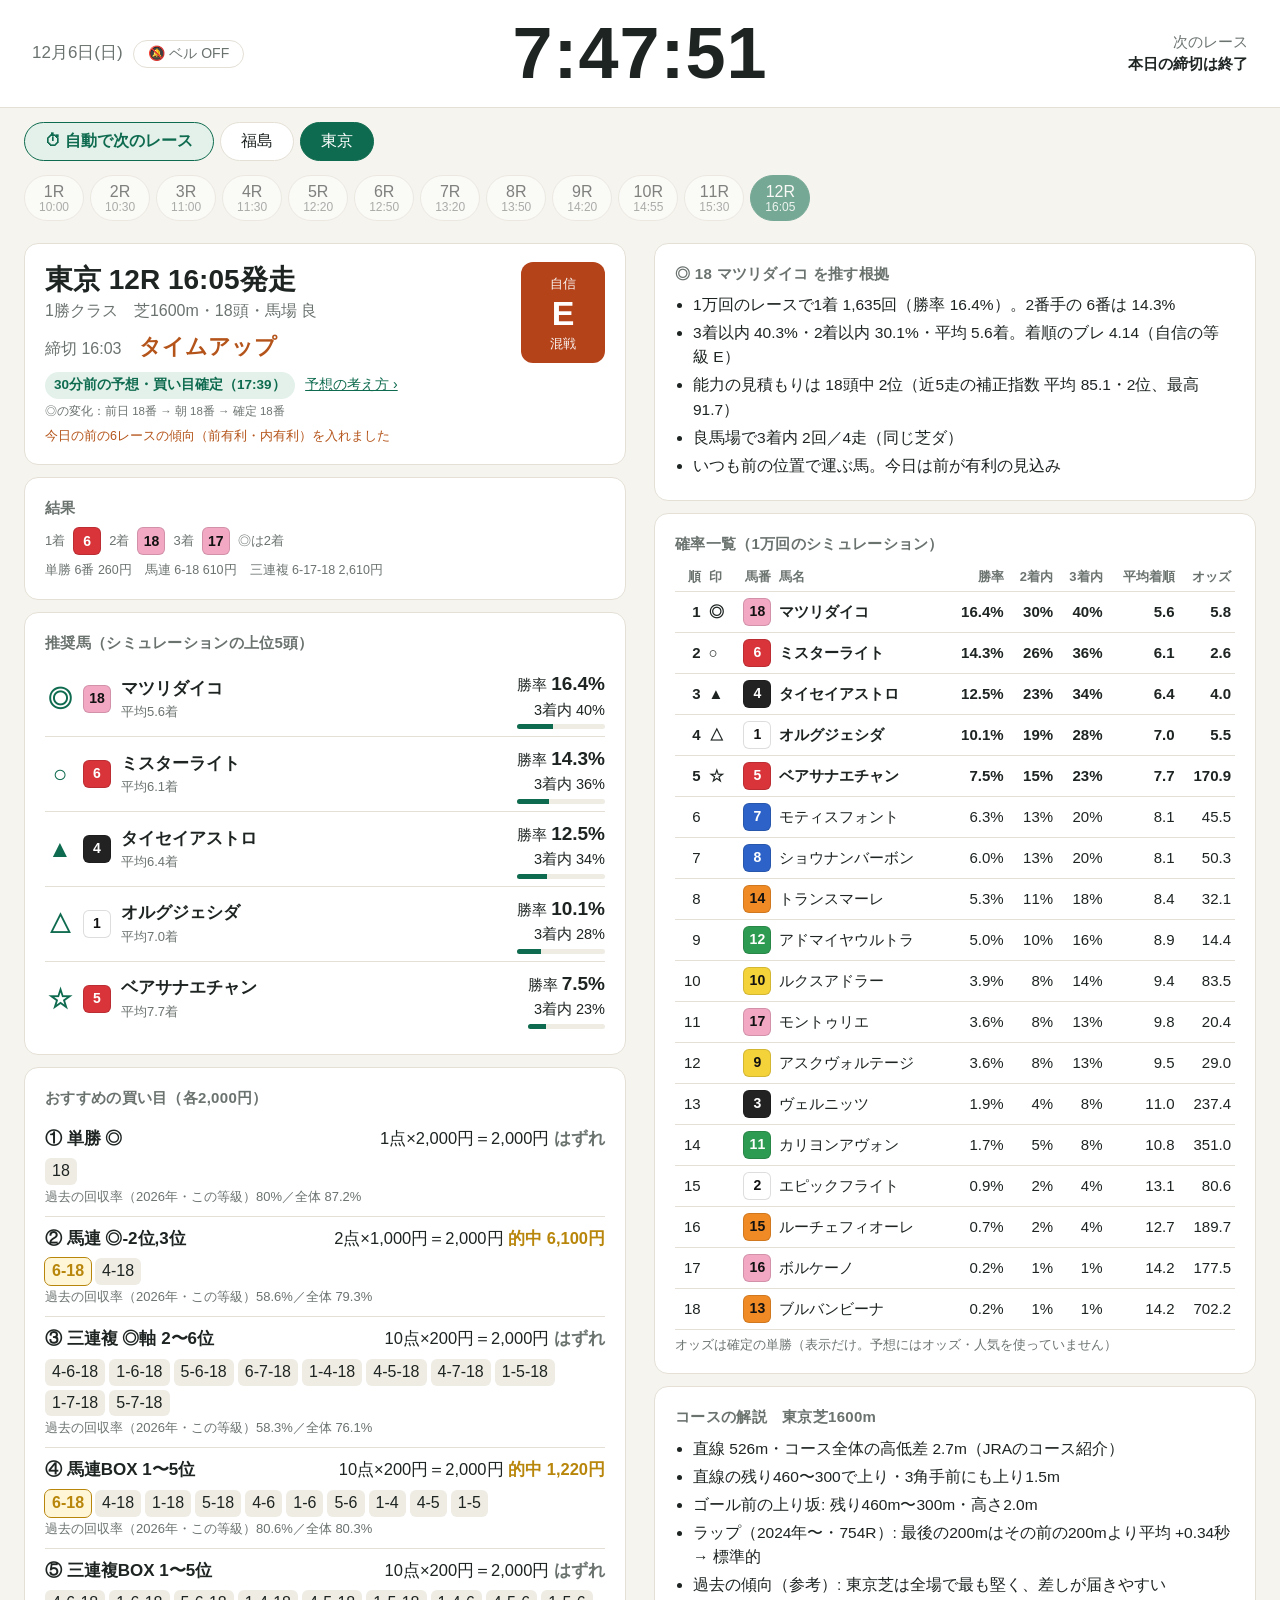
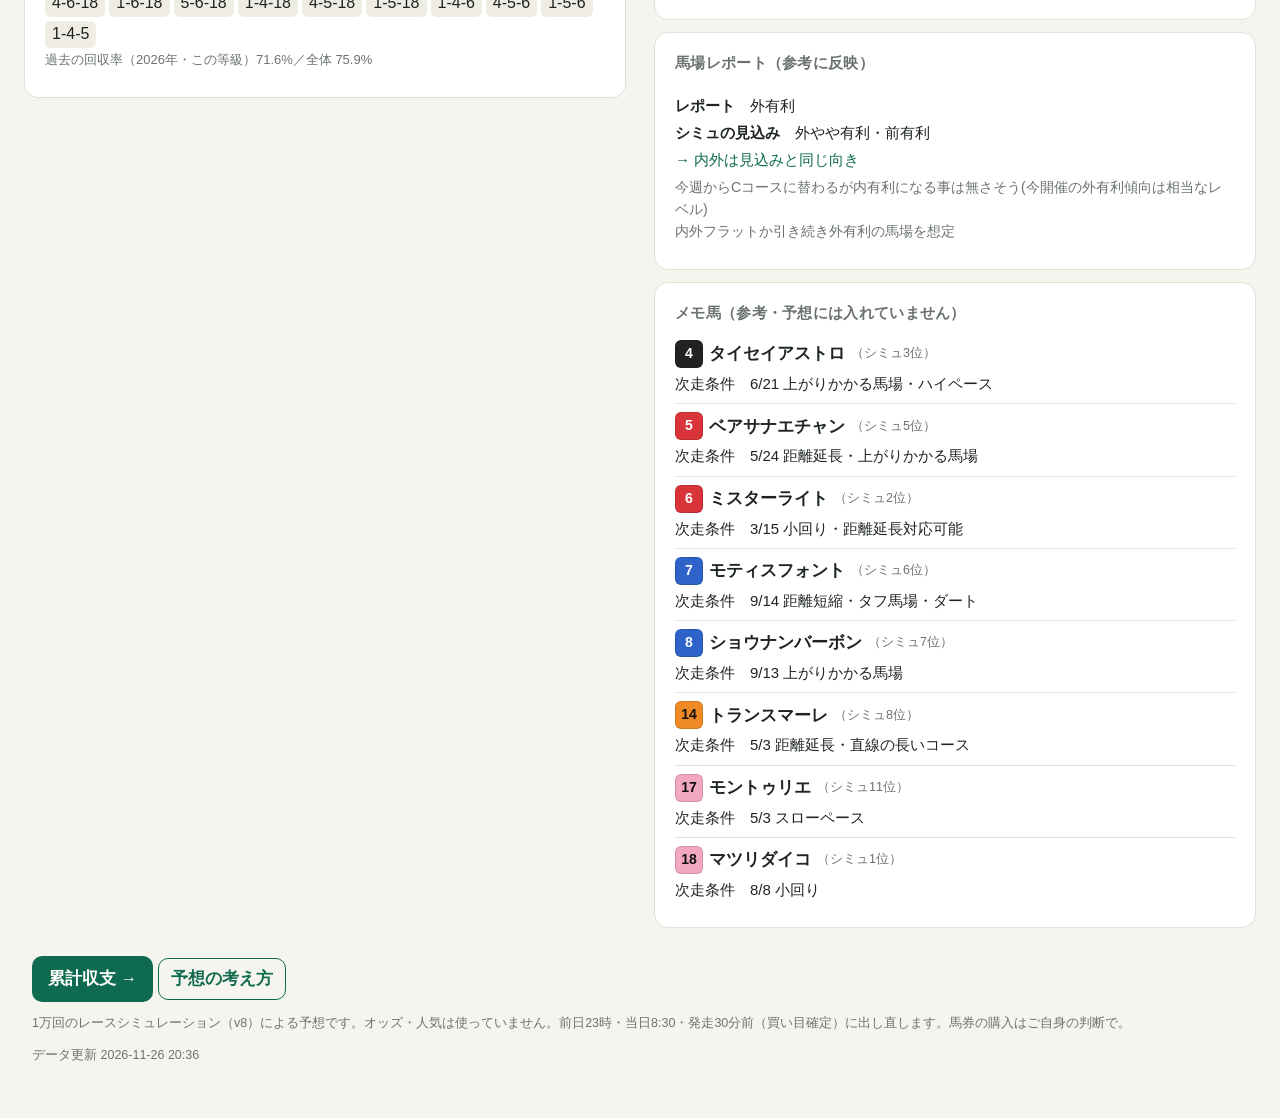
==== commit 71480e2a: "20261123 2026-11-26 20:36" ====
--- a/index.html
+++ b/index.html
@@ -5,7 +5,7 @@
 <meta name="viewport" content="width=device-width,initial-scale=1,viewport-fit=cover">
 <meta name="robots" content="noindex,nofollow">
 <title>シミュ予想</title>
-<link rel="stylesheet" href="style.css?v=1126r">
+<link rel="stylesheet" href="style.css?v=1126s">
 </head>
 <body>
 <header class="top">
@@ -20,7 +20,7 @@
   <p class="muted">1万回のレースシミュレーション（v8）による予想です。オッズ・人気は使っていません。前日23時・当日8:30・発走30分前（買い目確定）に出し直します。馬券の購入はご自身の判断で。</p>
   <p class="muted" id="upd"></p>
 </footer>
-<script src="app.js?v=1126r"></script>
+<script src="app.js?v=1126s"></script>
 <script>App.page();</script>
 </body>
 </html>
--- a/style.css
+++ b/style.css
@@ -108,7 +108,7 @@
 .memo .mt{font-size:13px;margin-top:4px}
 .memo .mc{font-size:12.5px;color:var(--muted);margin-top:4px;line-height:1.6}
 .daypick{display:inline-flex;align-items:center;gap:6px}.daypick .btn{padding:6px 10px}.daypick b{font-size:15px;min-width:2.2em}
-table.pt tr[data-d]{cursor:pointer}
+
 @media (max-width:440px){
   table.pt{font-size:12.5px}
   table.pt td,table.pt th{padding:5px 3px}
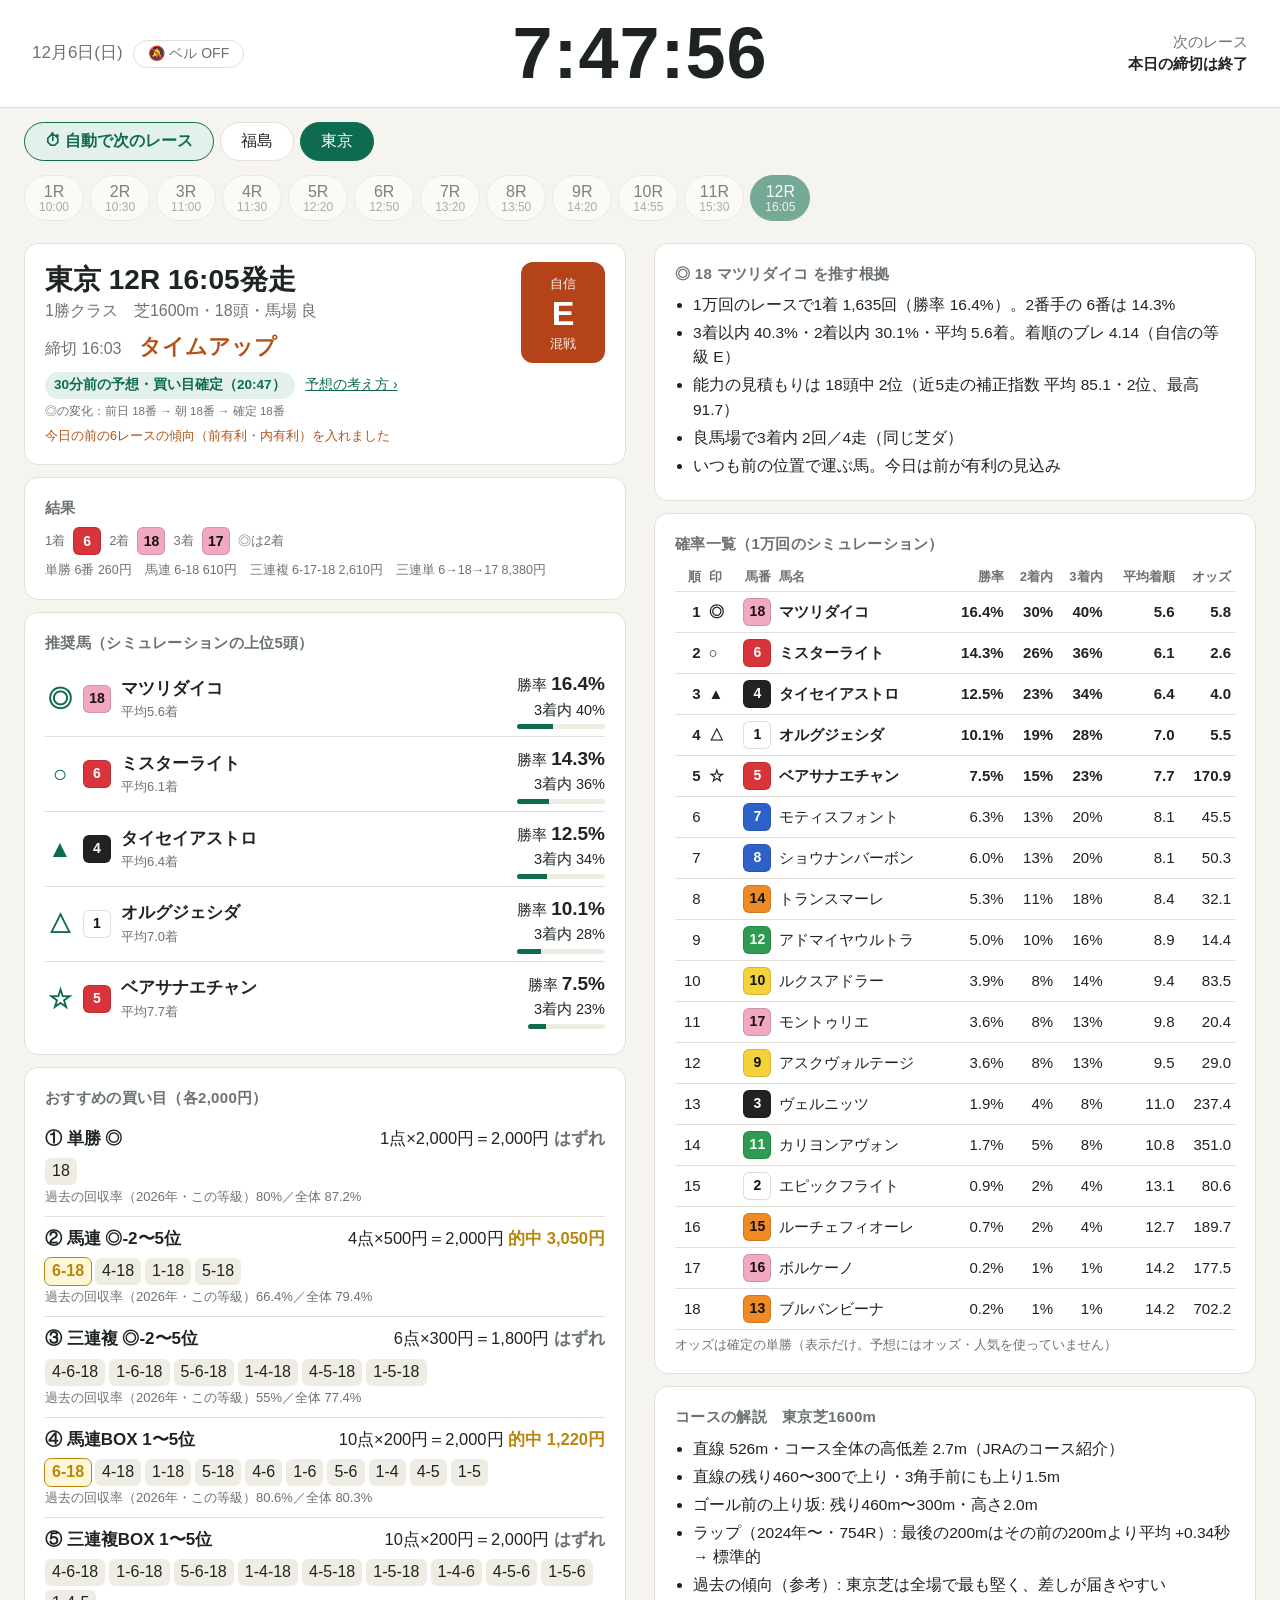
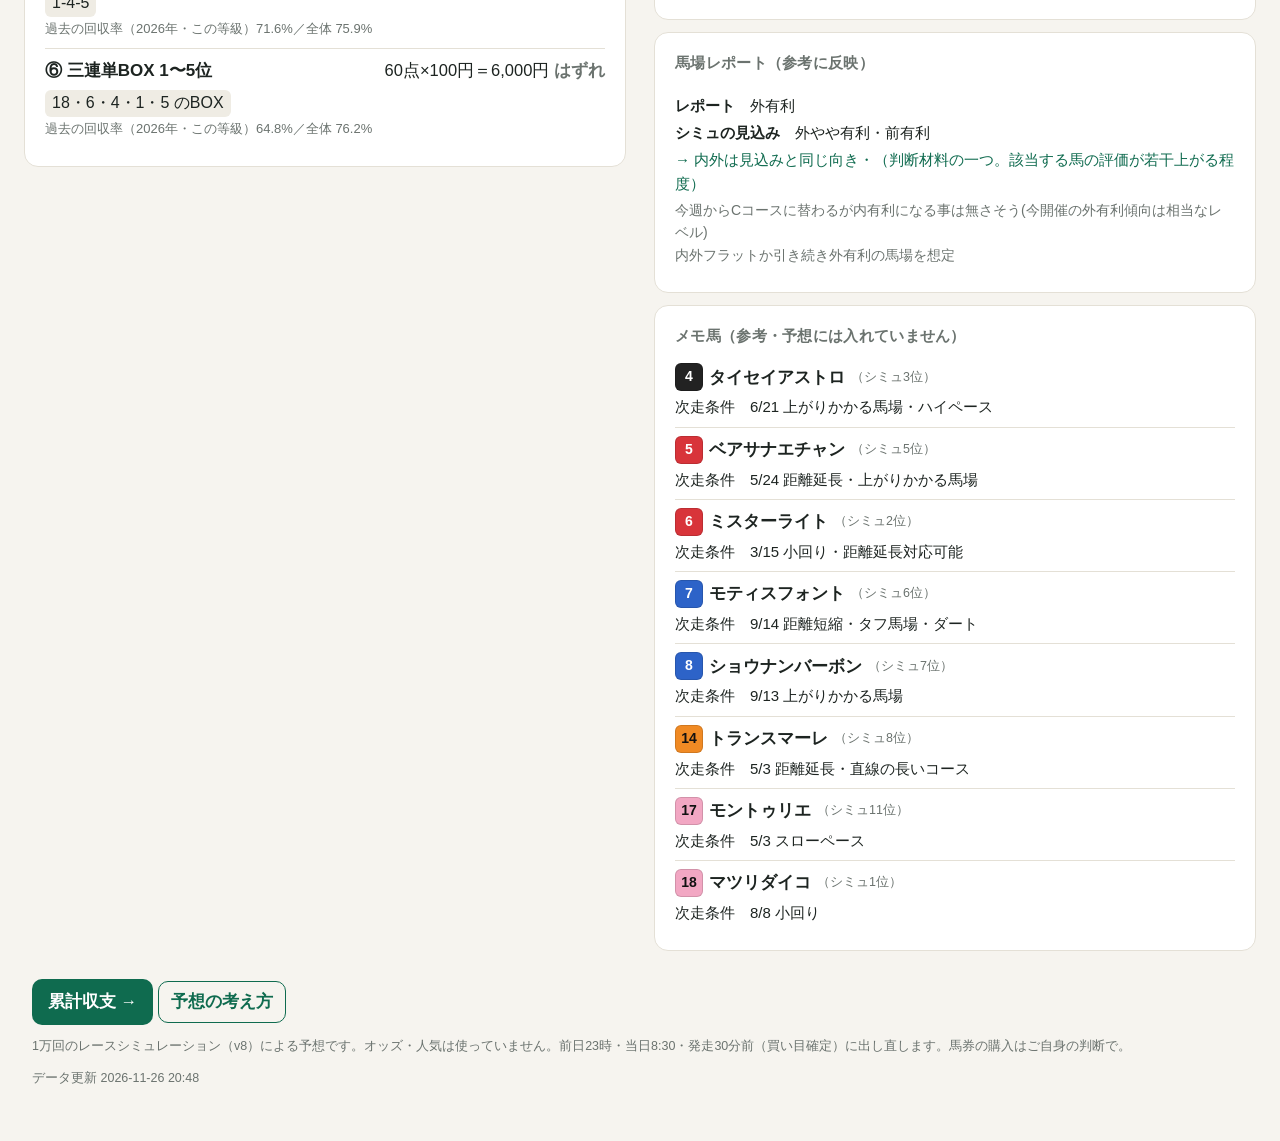
==== commit 667f479f: "20261123 2026-11-26 20:48" ====
--- a/index.html
+++ b/index.html
@@ -5,7 +5,7 @@
 <meta name="viewport" content="width=device-width,initial-scale=1,viewport-fit=cover">
 <meta name="robots" content="noindex,nofollow">
 <title>シミュ予想</title>
-<link rel="stylesheet" href="style.css?v=1126s">
+<link rel="stylesheet" href="style.css?v=1126t">
 </head>
 <body>
 <header class="top">
@@ -20,7 +20,7 @@
   <p class="muted">1万回のレースシミュレーション（v8）による予想です。オッズ・人気は使っていません。前日23時・当日8:30・発走30分前（買い目確定）に出し直します。馬券の購入はご自身の判断で。</p>
   <p class="muted" id="upd"></p>
 </footer>
-<script src="app.js?v=1126s"></script>
+<script src="app.js?v=1126t"></script>
 <script>App.page();</script>
 </body>
 </html>
--- a/style.css
+++ b/style.css
@@ -177,3 +177,4 @@
 @media (min-width:1000px){.howto .top{display:flex}}
 table.pt td small{font-size:10.5px}
 .tog .btn{padding:6px 11px;font-size:13px}@media (min-width:1000px){.tog .btn{font-size:15px;padding:7px 14px}}
+.gchip{display:inline-block;min-width:22px;text-align:center;border-radius:6px;color:#fff;font-weight:800;padding:0 5px}
